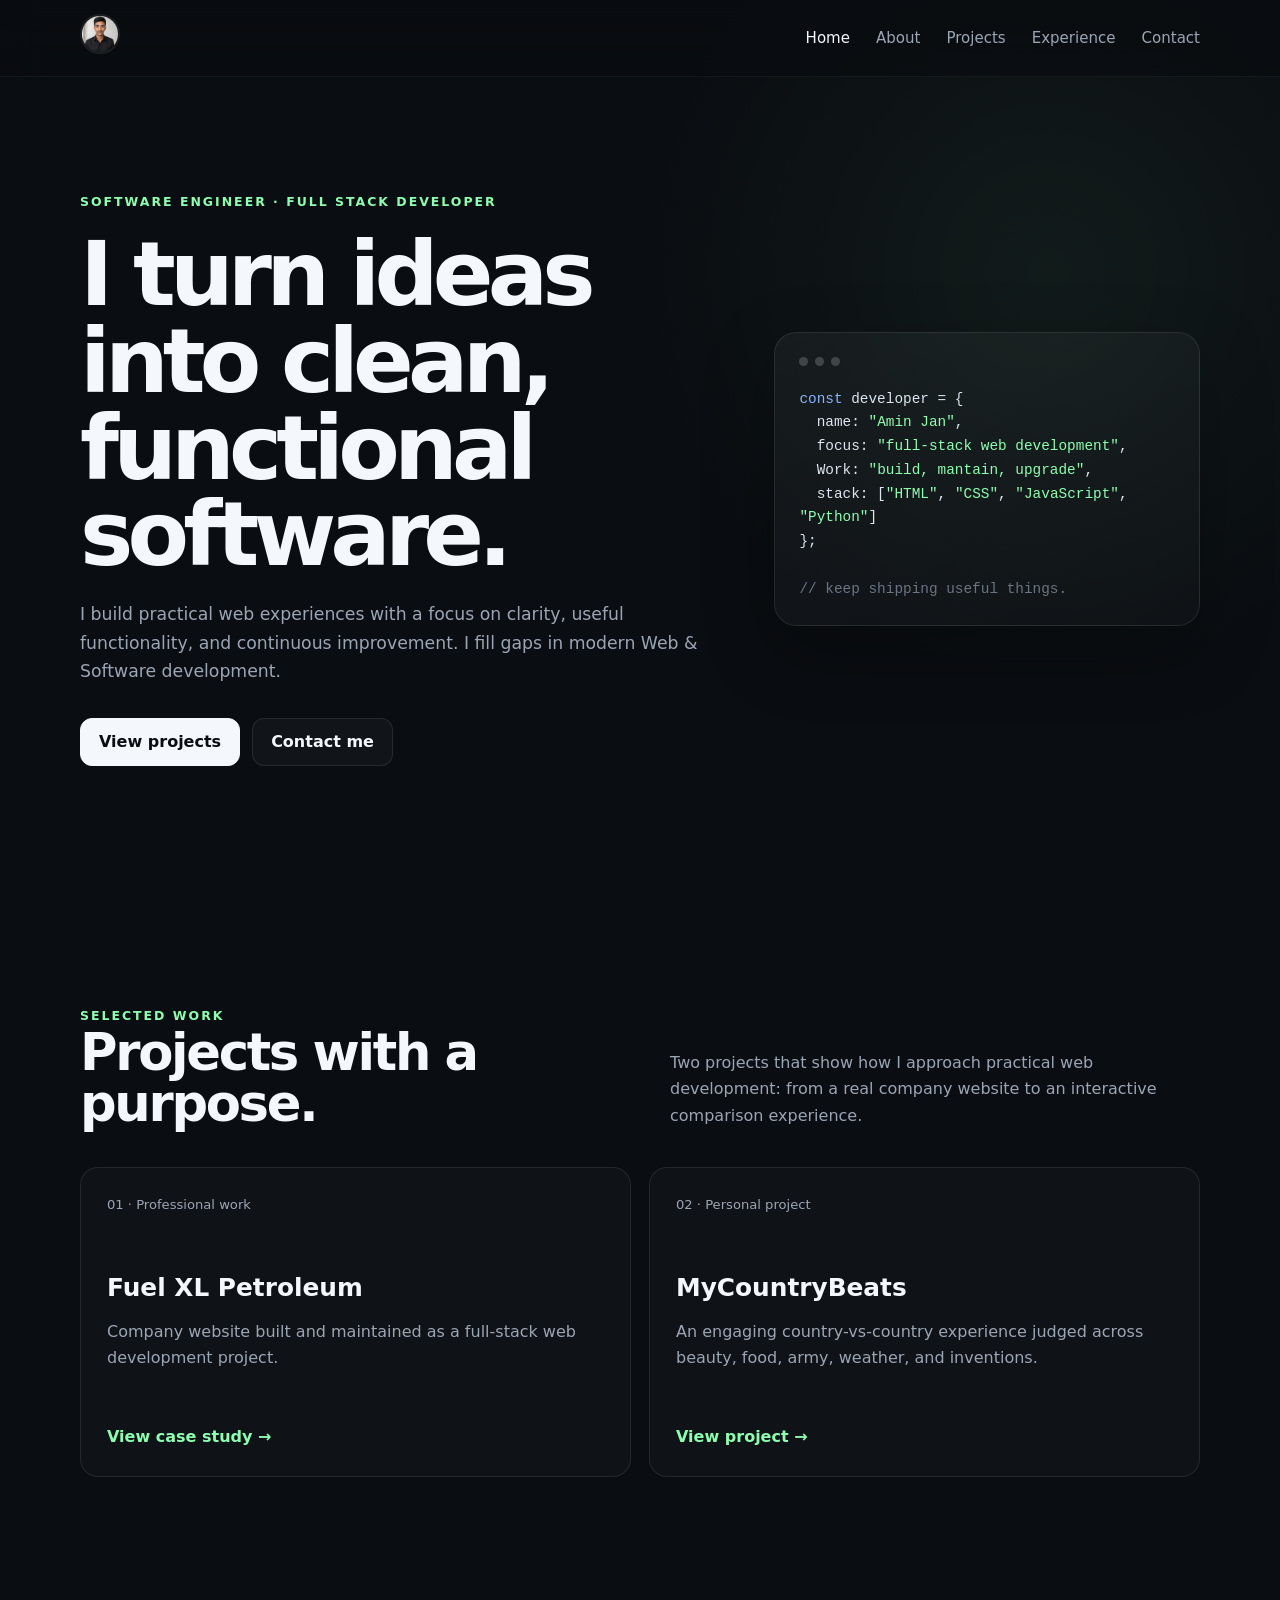
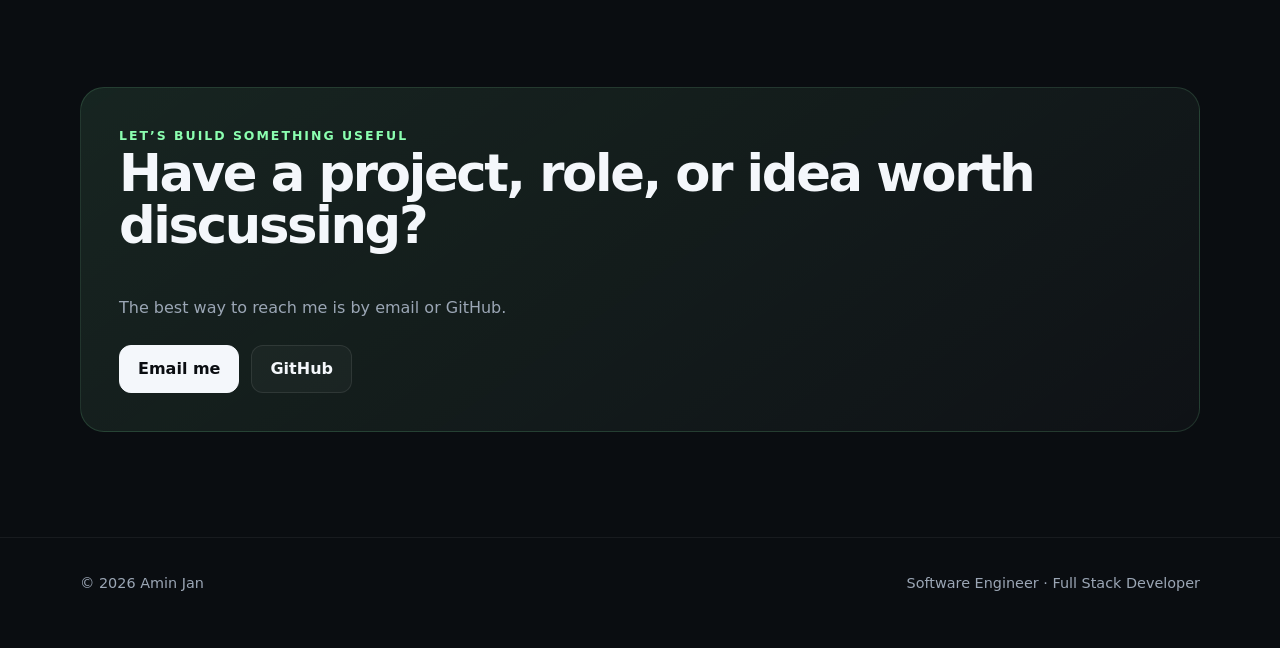
==== index.html @ ec75a58a "structure, comments and logo huge changes I made some huge structure changes and have added details " ====
<!doctype html>
<html lang="en">
<head>
  <meta charset="utf-8">
  <meta name="viewport" content="width=device-width, initial-scale=1">
  <meta name="description" content="Amin Jan — Software Engineer and Full Stack Developer portfolio.">
  <meta name="theme-color" content="#0a0d11">
  <title>Software Engineer Portfolio — Amin Jan</title>
  <link rel="stylesheet" href="css/style.css">
  <script src="js/main.js" defer></script>
</head>
<body data-page="home">

<!-- Header / Navigation -->
<header class="site-header">
  <div class="container nav">
    <a href="index.html">
      <img class="logo" src="assets/logo.jpg" alt="Amin Jan">
    </a>
    <nav class="nav-links" aria-label="Primary navigation">
      <a data-nav="home" href="index.html">Home</a>
      <a data-nav="about" href="about.html">About</a>
      <a data-nav="projects" href="projects.html">Projects</a>
      <a data-nav="experience" href="experience.html">Experience</a>
      <a data-nav="contact" href="contact.html">Contact</a>
    </nav>
  </div>
</header>

<!-- Main content -->
<main>
<!-- Hero section -->
<section class="hero">
  <div class="container hero-grid">
    <div class="reveal">
      <div class="eyebrow">Software Engineer · Full Stack Developer</div>
      <h1>I turn ideas into clean, functional software.</h1>
      <p>
        I build practical web experiences with a focus on clarity, useful functionality,
        and continuous improvement. I fill gaps in modern Web & Software development.
      </p>
      <div class="hero-actions">
        <a class="button primary" href="projects.html">View projects</a>
        <a class="button secondary" href="contact.html">Contact me</a>
      </div>
    </div>

    <div class="code-card reveal" aria-label="Developer profile code card">
      <div class="code-top" aria-hidden="true">
        <span class="code-dot"></span><span class="code-dot"></span><span class="code-dot"></span>
      </div>
      <pre class="code"><span class="key">const</span> developer = {
  name: <span class="string">"Amin Jan"</span>,
  focus: <span class="string">"full-stack web development"</span>,
  Work: <span class="string">"build, mantain, upgrade"</span>,
  stack: [<span class="string">"HTML"</span>, <span class="string">"CSS"</span>, <span class="string">"JavaScript"</span>, <span class="string">"Python"</span>]
};

<span class="comment">// keep shipping useful things.</span></pre>
    </div>
  </div>
</section>

<section class="section">
  <div class="container">
    <div class="section-head reveal">
      <div>
        <div class="eyebrow">Selected work</div>
        <h2>Projects with a purpose.</h2>
      </div>
      <p>Two projects that show how I approach practical web development: from a real company website to an interactive comparison experience.</p>
    </div>

    <div class="grid-2">
      <a class="card project-card reveal" href="projects/fuelxl.html">
        <span class="project-number">01 · Professional work</span>
        <h3>Fuel XL Petroleum</h3>
        <p>Company website built and maintained as a full-stack web development project.</p>
        <span class="project-link">View case study →</span>
      </a>

      <a class="card project-card reveal" href="projects/mycountrybeats.html">
        <span class="project-number">02 · Personal project</span>
        <h3>MyCountryBeats</h3>
        <p>An engaging country-vs-country experience judged across beauty, food, army, weather, and inventions.</p>
        <span class="project-link">View project →</span>
      </a>
    </div>
  </div>
</section>

<section class="section">
  <div class="container">
    <div class="contact-box reveal">
      <div class="eyebrow">Let’s build something useful</div>
      <h2>Have a project, role, or idea worth discussing?</h2>
      <p class="muted">The best way to reach me is by email or GitHub.</p>
      <div class="contact-links">
        <a class="button primary" href="mailto:aminjancodes@gmail.com">Email me</a>
        <a class="button secondary" href="https://github.com/aminjancodes-lgtm" target="_blank" rel="noopener">GitHub</a>
      </div>
    </div>
  </div>
</section>
</main>

<footer class="site-footer">
  <div class="container footer-row">
    <span>© 2026 Amin Jan</span>
    <span>Software Engineer · Full Stack Developer</span>
  </div>
</footer>

</body>
</html>
---- css/style.css ----
/* =========================================================
   Amin Jan — Portfolio
   Core visual system: layout, typography, color, components
   ========================================================= */

/* ---------------------------------------------------------
   01. Design tokens & base styles
   --------------------------------------------------------- */

:root {
  --bg: #0a0d11;
  --surface: #10151c;
  --surface-2: #151b23;
  --border: rgba(255, 255, 255, 0.09);
  --text: #f4f7fb;
  --muted: #9ba6b5;
  --accent: #8bffb0;
  --accent-soft: rgba(139, 255, 176, 0.12);
  --max-width: 1120px;
  --radius: 18px;
  --shadow: 0 24px 70px rgba(0, 0, 0, 0.28);
}

* { box-sizing: border-box; }
html { scroll-behavior: smooth; }
body {
  margin: 0;
  background:
    radial-gradient(circle at 82% 12%, rgba(139, 255, 176, 0.06), transparent 26rem),
    var(--bg);
  color: var(--text);
  font-family: Inter, ui-sans-serif, system-ui, -apple-system, BlinkMacSystemFont, "Segoe UI", sans-serif;
  line-height: 1.65;
}
a { color: inherit; text-decoration: none; }
img { max-width: 100%; display: block; }
button, a { -webkit-tap-highlight-color: transparent; }

.container {
  width: min(calc(100% - 40px), var(--max-width));
  margin-inline: auto;
}

/* ---------------------------------------------------------
   02. Header & navigation
   --------------------------------------------------------- */

.site-header {
  position: sticky;
  top: 0;
  z-index: 50;
  backdrop-filter: blur(18px);
  background: rgba(10, 13, 17, 0.76);
  border-bottom: 1px solid rgba(255,255,255,.05);
}
.nav {
  min-height: 76px;
  display: flex;
  align-items: center;
  justify-content: space-between;
  gap: 24px;
}
.logo {
  display: inline-grid;
  place-items: center;
  letter-spacing: -0.05em;
  width: 40px;
  height: 40px;
  background-size: cover;
  border-radius: 50%;
  border: 2px solid rgba(255,255,255,.08);
}
.nav-links {
  display: flex;
  align-items: center;
  gap: 26px;
  color: var(--muted);
  font-size: .94rem;
}
.nav-links a:hover,
.nav-links a.active { color: var(--text); }

/* ---------------------------------------------------------
   03. Hero section
   --------------------------------------------------------- */

.hero {
  min-height: calc(100vh - 76px);
  display: grid;
  align-items: center;
  padding: 80px 0 100px;
}
.hero-grid {
  display: grid;
  grid-template-columns: 1.2fr .8fr;
  gap: 56px;
  align-items: center;
}
.eyebrow {
  color: var(--accent);
  text-transform: uppercase;
  letter-spacing: .16em;
  font-size: .78rem;
  font-weight: 800;
}
.hero h1 {
  margin: 18px 0 22px;
  max-width: 780px;
  font-size: clamp(3rem, 7vw, 6rem);
  line-height: .97;
  letter-spacing: -.065em;
}
.hero p {
  max-width: 640px;
  color: var(--muted);
  font-size: 1.08rem;
}
.hero-actions {
  display: flex;
  flex-wrap: wrap;
  gap: 12px;
  margin-top: 32px;
}
.button {
  display: inline-flex;
  align-items: center;
  justify-content: center;
  min-height: 48px;
  padding: 0 18px;
  border-radius: 12px;
  border: 1px solid var(--border);
  font-weight: 750;
  transition: transform .2s ease, border-color .2s ease, background .2s ease;
}
.button:hover { transform: translateY(-2px); border-color: rgba(255,255,255,.22); }
.button.primary {
  background: var(--text);
  color: #0a0d11;
  border-color: var(--text);
}
.button.secondary { background: rgba(255,255,255,.03); }

.code-card {
  position: relative;
  padding: 24px;
  border: 1px solid var(--border);
  border-radius: 22px;
  background: linear-gradient(145deg, rgba(255,255,255,.045), rgba(255,255,255,.018));
  box-shadow: var(--shadow);
  overflow: hidden;
}
.code-card::before {
  content: "";
  position: absolute;
  inset: 0;
  background: linear-gradient(130deg, transparent 30%, rgba(139,255,176,.05), transparent 65%);
  transform: translateX(-100%);
  animation: sweep 6s ease-in-out infinite;
}
.code-top {
  display: flex;
  gap: 7px;
  margin-bottom: 22px;
}
.code-dot { width: 9px; height: 9px; border-radius: 50%; background: rgba(255,255,255,.18); }
.code {
  position: relative;
  margin: 0;
  white-space: pre-wrap;
  font-family: "SFMono-Regular", Consolas, "Liberation Mono", monospace;
  font-size: .9rem;
  color: #dce6f0;
}
.code .key { color: #8ab4ff; }
.code .string { color: var(--accent); }
.code .comment { color: #687583; }

/* ---------------------------------------------------------
   04. Content sections & cards
   --------------------------------------------------------- */

.section { padding: 105px 0; }
.section-head {
  display: flex;
  justify-content: space-between;
  gap: 30px;
  align-items: end;
  margin-bottom: 38px;
}
.section-head h2 {
  margin: 0;
  font-size: clamp(2rem, 4vw, 3.4rem);
  line-height: 1;
  letter-spacing: -.045em;
}
.section-head p { max-width: 530px; margin: 0; color: var(--muted); }

.grid-2 {
  display: grid;
  grid-template-columns: repeat(2, minmax(0,1fr));
  gap: 18px;
}
.card {
  border: 1px solid var(--border);
  background: rgba(255,255,255,.025);
  border-radius: var(--radius);
  padding: 26px;
  transition: transform .24s ease, border-color .24s ease, background .24s ease;
}
.card:hover {
  transform: translateY(-4px);
  border-color: rgba(139,255,176,.22);
  background: rgba(255,255,255,.04);
}
.project-card {
  display: flex;
  flex-direction: column;
  min-height: 310px;
}
.project-number { color: var(--muted); font-size: .82rem; }
.project-card h3 { margin: 52px 0 10px; font-size: 1.55rem; }
.project-card p { margin: 0; color: var(--muted); }
.project-link { margin-top: auto; padding-top: 28px; color: var(--accent); font-weight: 700; }

/* ---------------------------------------------------------
   05. Inner page layouts
   --------------------------------------------------------- */

.page-hero { padding: 100px 0 60px; }
.page-hero h1 {
  margin: 16px 0 18px;
  font-size: clamp(3rem, 7vw, 5.5rem);
  line-height: .98;
  letter-spacing: -.06em;
}
.page-hero p { max-width: 720px; color: var(--muted); font-size: 1.08rem; }

.split {
  display: grid;
  grid-template-columns: .9fr 1.1fr;
  gap: 60px;
  align-items: start;
}
.list {
  display: grid;
  gap: 12px;
}
.list-item {
  padding: 18px 0;
  border-bottom: 1px solid var(--border);
}
.list-item strong { display: block; margin-bottom: 4px; }
.muted { color: var(--muted); }

.project-detail {
  display: grid;
  grid-template-columns: 1fr;
  gap: 34px;
}
.project-hero-card {
  min-height: 350px;
  display: grid;
  align-items: end;
  padding: 34px;
  border-radius: 24px;
  border: 1px solid var(--border);
  background:
    radial-gradient(circle at 85% 20%, rgba(139,255,176,.1), transparent 26rem),
    linear-gradient(145deg, #111820, #0c1016);
}
.project-hero-card h2 {
  max-width: 800px;
  font-size: clamp(2.1rem, 5vw, 4.2rem);
  line-height: 1;
  letter-spacing: -.055em;
  margin: 12px 0;
}
.meta-row {
  display: flex;
  flex-wrap: wrap;
  gap: 9px;
  margin-top: 18px;
}
.tag {
  border: 1px solid var(--border);
  background: rgba(255,255,255,.03);
  padding: 6px 10px;
  border-radius: 999px;
  color: var(--muted);
  font-size: .84rem;
}

.contact-box {
  padding: 38px;
  border-radius: 24px;
  background: linear-gradient(145deg, rgba(139,255,176,.10), rgba(255,255,255,.025));
  border: 1px solid rgba(139,255,176,.14);
}
.contact-box h2 { margin-top: 0; font-size: clamp(2rem, 4vw, 3.2rem); line-height: 1.03; letter-spacing: -.045em; }
.contact-links {
  display: flex;
  flex-wrap: wrap;
  gap: 12px;
  margin-top: 24px;
}

/* ---------------------------------------------------------
   06. Contact, footer & motion
   --------------------------------------------------------- */

.site-footer {
  padding: 34px 0 52px;
  border-top: 1px solid rgba(255,255,255,.06);
  color: var(--muted);
  font-size: .9rem;
}
.footer-row { display: flex; justify-content: space-between; gap: 20px; }

@keyframes sweep {
  0%, 55% { transform: translateX(-100%); }
  75%, 100% { transform: translateX(100%); }
}

.reveal {
  opacity: 0;
  transform: translateY(12px);
  transition: opacity .6s ease, transform .6s ease;
}
.reveal.visible { opacity: 1; transform: none; }

/* ---------------------------------------------------------
   07. Responsive styles
   --------------------------------------------------------- */

@media (max-width: 860px) {
  .hero-grid, .split { grid-template-columns: 1fr; }
  .grid-2 { grid-template-columns: 1fr; }
  .hero { padding-top: 60px; }
  .section-head { flex-direction: column; align-items: start; }
}

@media (max-width: 620px) {
  .container { width: min(calc(100% - 28px), var(--max-width)); }
  .nav { min-height: 68px; }
  .nav-links { gap: 14px; font-size: .85rem; }
  .nav-links a:nth-child(3) { display: none; }
  .hero h1 { font-size: clamp(2.8rem, 15vw, 4.4rem); }
  .section { padding: 76px 0; }
  .page-hero { padding: 72px 0 40px; }
  .footer-row { flex-direction: column; }
}
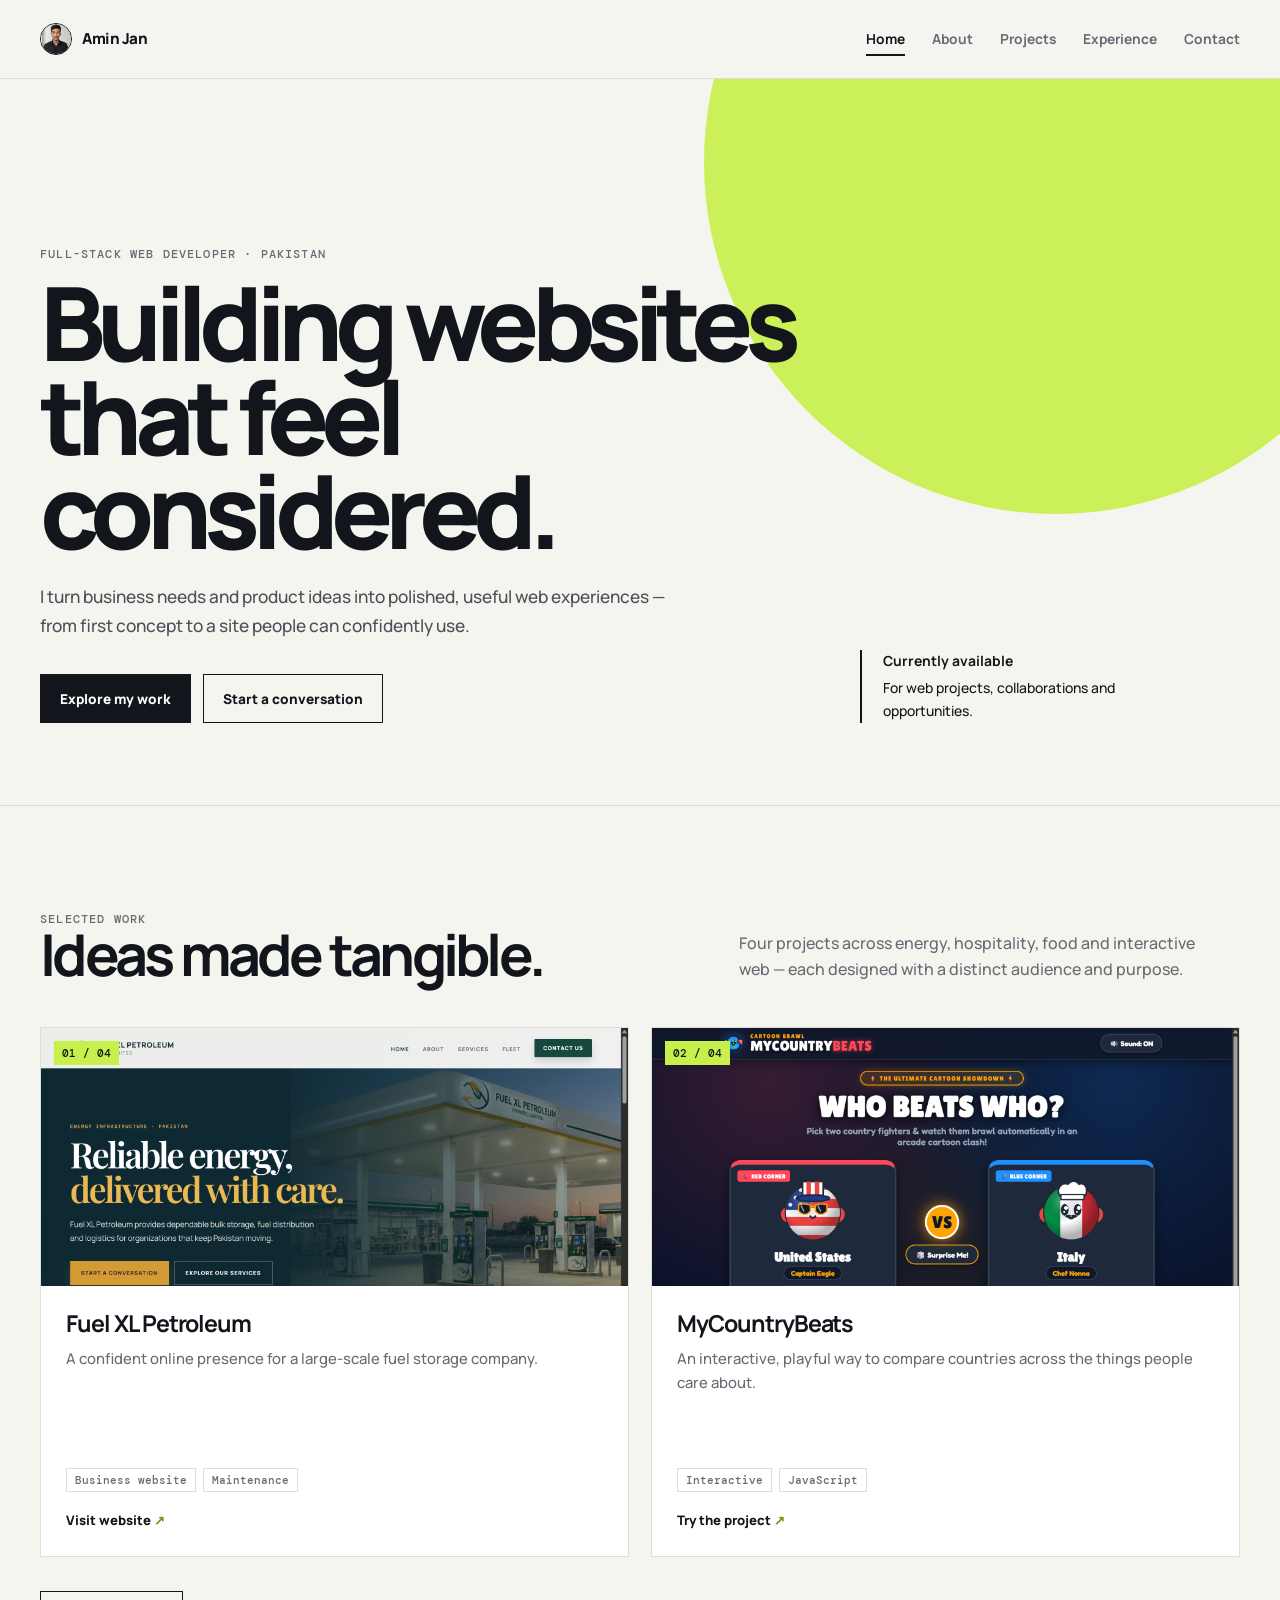
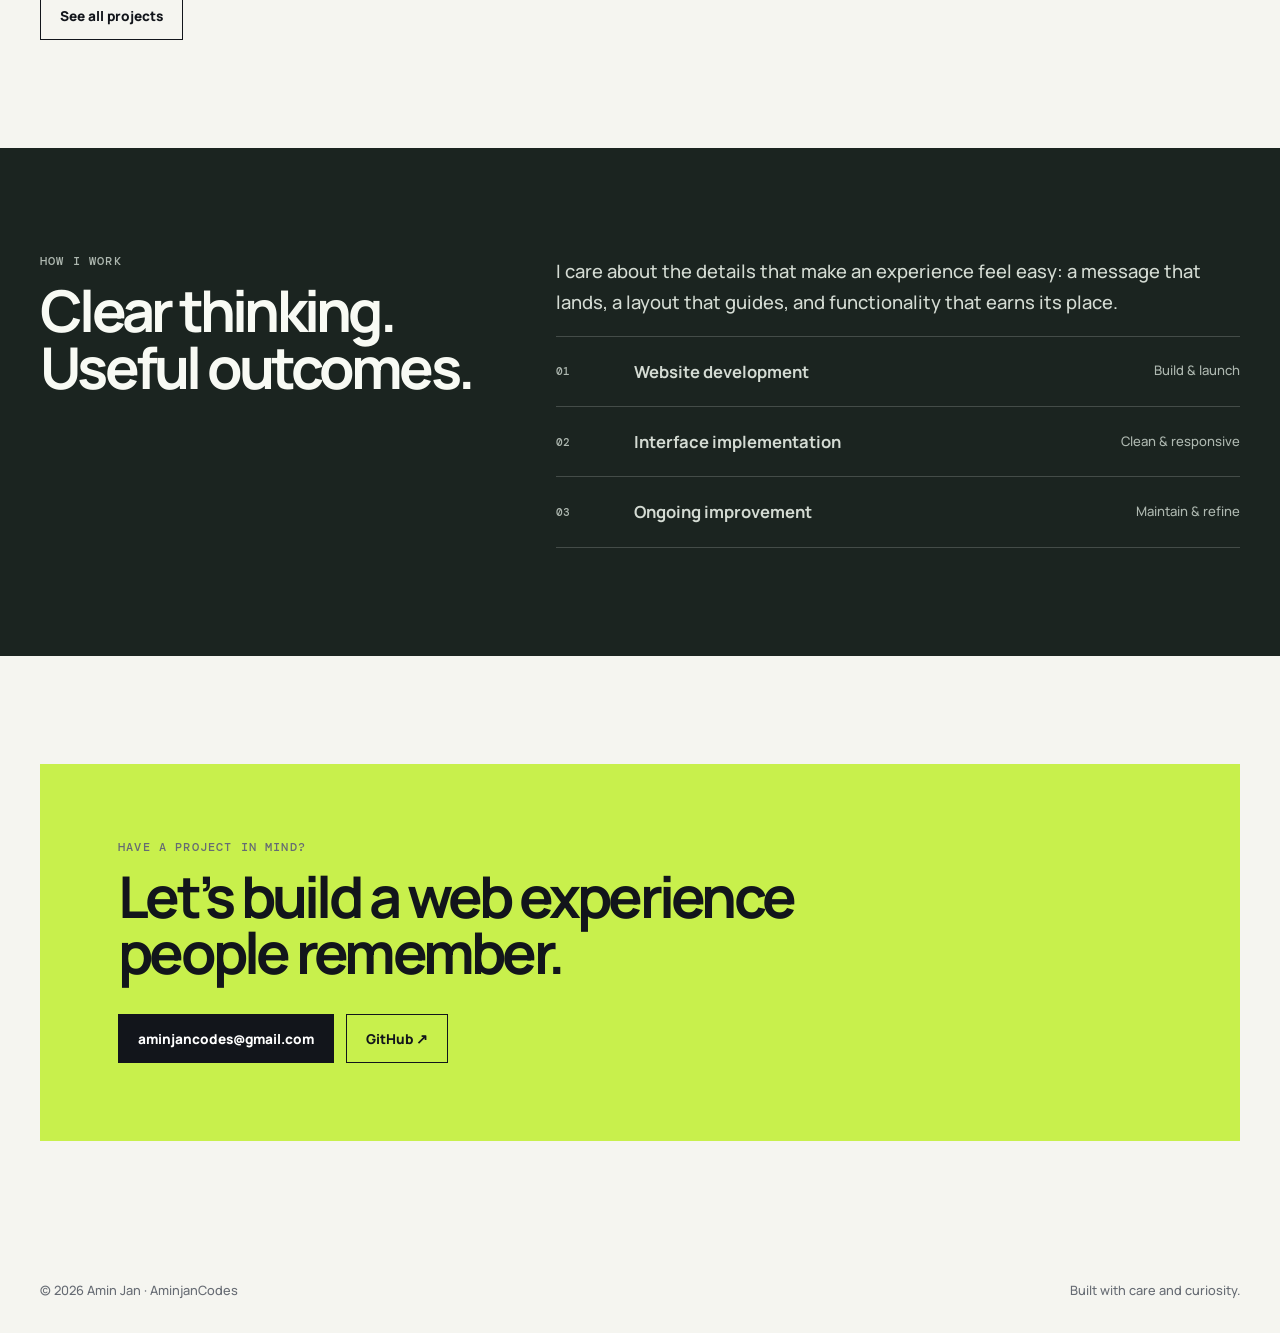
==== commit d9f64bbb: "Design & Projects Change website theme completely and added more projects, also added favicons and f" ====
--- a/index.html
+++ b/index.html
@@ -3,113 +3,40 @@
 <head>
   <meta charset="utf-8">
   <meta name="viewport" content="width=device-width, initial-scale=1">
-  <meta name="description" content="Amin Jan — Software Engineer and Full Stack Developer portfolio.">
-  <meta name="theme-color" content="#0a0d11">
-  <title>Software Engineer Portfolio — Amin Jan</title>
+  <meta name="description" content="Amin Jan, also known as Aminjan and AminjanCodes — a full-stack web developer building useful digital experiences.">
+  <meta name="author" content="Amin Jan">
+  <meta name="robots" content="index, follow">
+  <meta name="theme-color" content="#f5f5f0">
+  <title>Amin Jan | AminjanCodes — Full-Stack Web Developer</title>
+  <link rel="icon" href="assets/favicon_io/favicon.ico" sizes="any">
+  <link rel="icon" type="image/png" sizes="32x32" href="assets/favicon_io/favicon-32x32.png">
+  <link rel="icon" type="image/png" sizes="16x16" href="assets/favicon_io/favicon-16x16.png">
+  <link rel="apple-touch-icon" sizes="180x180" href="assets/favicon_io/apple-touch-icon.png">
+  <link rel="manifest" href="assets/favicon_io/site.webmanifest">
   <link rel="stylesheet" href="css/style.css">
   <script src="js/main.js" defer></script>
-</head>
+  <script type="application/ld+json">{"@context":"https://schema.org","@type":"Person","name":"Amin Jan","alternateName":["Aminjan","AminjanCodes"],"jobTitle":"Full-Stack Web Developer","description":"Amin Jan, also known as Aminjan and AminjanCodes, is a full-stack web developer building useful digital experiences.","email":"mailto:aminjancodes@gmail.com","url":"https://aminjancodes-lgtm.github.io/AminJan-Portfolio/","sameAs":["https://github.com/aminjancodes-lgtm"]}</script>
+<link rel="canonical" href="https://aminjancodes-lgtm.github.io/AminJan-Portfolio/"></head>
 <body data-page="home">
-
-<!-- Header / Navigation -->
-<header class="site-header">
-  <div class="container nav">
-    <a href="index.html">
-      <img class="logo" src="assets/logo.jpg" alt="Amin Jan">
-    </a>
-    <nav class="nav-links" aria-label="Primary navigation">
-      <a data-nav="home" href="index.html">Home</a>
-      <a data-nav="about" href="about.html">About</a>
-      <a data-nav="projects" href="projects.html">Projects</a>
-      <a data-nav="experience" href="experience.html">Experience</a>
-      <a data-nav="contact" href="contact.html">Contact</a>
-    </nav>
-  </div>
-</header>
-
-<!-- Main content -->
-<main>
-<!-- Hero section -->
-<section class="hero">
-  <div class="container hero-grid">
-    <div class="reveal">
-      <div class="eyebrow">Software Engineer · Full Stack Developer</div>
-      <h1>I turn ideas into clean, functional software.</h1>
-      <p>
-        I build practical web experiences with a focus on clarity, useful functionality,
-        and continuous improvement. I fill gaps in modern Web & Software development.
-      </p>
-      <div class="hero-actions">
-        <a class="button primary" href="projects.html">View projects</a>
-        <a class="button secondary" href="contact.html">Contact me</a>
-      </div>
-    </div>
-
-    <div class="code-card reveal" aria-label="Developer profile code card">
-      <div class="code-top" aria-hidden="true">
-        <span class="code-dot"></span><span class="code-dot"></span><span class="code-dot"></span>
-      </div>
-      <pre class="code"><span class="key">const</span> developer = {
-  name: <span class="string">"Amin Jan"</span>,
-  focus: <span class="string">"full-stack web development"</span>,
-  Work: <span class="string">"build, mantain, upgrade"</span>,
-  stack: [<span class="string">"HTML"</span>, <span class="string">"CSS"</span>, <span class="string">"JavaScript"</span>, <span class="string">"Python"</span>]
-};
-
-<span class="comment">// keep shipping useful things.</span></pre>
-    </div>
-  </div>
-</section>
-
-<section class="section">
-  <div class="container">
-    <div class="section-head reveal">
-      <div>
-        <div class="eyebrow">Selected work</div>
-        <h2>Projects with a purpose.</h2>
-      </div>
-      <p>Two projects that show how I approach practical web development: from a real company website to an interactive comparison experience.</p>
-    </div>
-
-    <div class="grid-2">
-      <a class="card project-card reveal" href="projects/fuelxl.html">
-        <span class="project-number">01 · Professional work</span>
-        <h3>Fuel XL Petroleum</h3>
-        <p>Company website built and maintained as a full-stack web development project.</p>
-        <span class="project-link">View case study →</span>
-      </a>
-
-      <a class="card project-card reveal" href="projects/mycountrybeats.html">
-        <span class="project-number">02 · Personal project</span>
-        <h3>MyCountryBeats</h3>
-        <p>An engaging country-vs-country experience judged across beauty, food, army, weather, and inventions.</p>
-        <span class="project-link">View project →</span>
-      </a>
-    </div>
-  </div>
-</section>
-
-<section class="section">
-  <div class="container">
-    <div class="contact-box reveal">
-      <div class="eyebrow">Let’s build something useful</div>
-      <h2>Have a project, role, or idea worth discussing?</h2>
-      <p class="muted">The best way to reach me is by email or GitHub.</p>
-      <div class="contact-links">
-        <a class="button primary" href="mailto:aminjancodes@gmail.com">Email me</a>
-        <a class="button secondary" href="https://github.com/aminjancodes-lgtm" target="_blank" rel="noopener">GitHub</a>
-      </div>
-    </div>
-  </div>
-</section>
-</main>
-
-<footer class="site-footer">
-  <div class="container footer-row">
-    <span>© 2026 Amin Jan</span>
-    <span>Software Engineer · Full Stack Developer</span>
-  </div>
-</footer>
-
+  <header class="site-header"><div class="container nav">
+    <a class="brand" href="index.html" aria-label="Amin Jan home"><img class="profile-photo" src="assets/logo.jpg" alt="Amin Jan"> Amin Jan</a>
+    <nav class="nav-links" aria-label="Primary navigation"><a data-nav="home" href="index.html">Home</a><a data-nav="about" href="about.html">About</a><a data-nav="projects" href="projects.html">Projects</a><a data-nav="experience" href="experience.html">Experience</a><a data-nav="contact" href="contact.html">Contact</a></nav>
+  </div></header>
+  <main>
+    <section class="hero"><div class="container hero-grid">
+      <div class="reveal"><p class="eyebrow">Full-stack web developer · Pakistan</p><h1>Building websites that feel considered.</h1><p class="lead">I turn business needs and product ideas into polished, useful web experiences — from first concept to a site people can confidently use.</p><div class="actions"><a class="button primary" href="projects.html">Explore my work</a><a class="button secondary" href="mailto:aminjancodes@gmail.com">Start a conversation</a></div></div>
+      <aside class="hero-note reveal"><strong>Currently available</strong>For web projects, collaborations and opportunities.</aside>
+    </div></section>
+    <section class="section"><div class="container">
+      <div class="section-head reveal"><div><p class="eyebrow">Selected work</p><h2>Ideas made tangible.</h2></div><p>Four projects across energy, hospitality, food and interactive web — each designed with a distinct audience and purpose.</p></div>
+      <div class="project-grid">
+        <a class="project-card reveal" href="https://fuelxlpetroleum.com/" target="_blank" rel="noopener"><div class="project-image"><img src="projects/FuelxlPetroleum/website-screenshots/home-page.png" alt="Fuel XL Petroleum website homepage"><span class="project-index">01 / 04</span></div><div class="project-body"><h3>Fuel XL Petroleum</h3><p>A confident online presence for a large-scale fuel storage company.</p><div class="tags"><span class="tag">Business website</span><span class="tag">Maintenance</span></div><span class="project-link">Visit website</span></div></a>
+        <a class="project-card reveal" href="https://aminjancodes-lgtm.github.io/MyCountryBeats/" target="_blank" rel="noopener"><div class="project-image"><img src="projects/MyCountryBeats/website-screenshots/home-page.png" alt="MyCountryBeats website homepage"><span class="project-index">02 / 04</span></div><div class="project-body"><h3>MyCountryBeats</h3><p>An interactive, playful way to compare countries across the things people care about.</p><div class="tags"><span class="tag">Interactive</span><span class="tag">JavaScript</span></div><span class="project-link">Try the project</span></div></a>
+      </div><div class="actions"><a class="button secondary" href="projects.html">See all projects</a></div>
+    </div></section>
+    <section class="section section--dark"><div class="container manifesto"><div class="reveal"><p class="eyebrow">How I work</p><h2>Clear thinking. Useful outcomes.</h2></div><div class="manifesto-copy reveal"><p>I care about the details that make an experience feel easy: a message that lands, a layout that guides, and functionality that earns its place.</p><div class="capabilities"><div class="capability"><span>01</span><strong>Website development</strong><em>Build & launch</em></div><div class="capability"><span>02</span><strong>Interface implementation</strong><em>Clean & responsive</em></div><div class="capability"><span>03</span><strong>Ongoing improvement</strong><em>Maintain & refine</em></div></div></div></div></section>
+    <section class="section"><div class="container contact-box reveal"><p class="eyebrow">Have a project in mind?</p><h2>Let’s build a web experience people remember.</h2><div class="contact-links"><a class="button primary" href="mailto:aminjancodes@gmail.com">aminjancodes@gmail.com</a><a class="button secondary" href="https://github.com/aminjancodes-lgtm" target="_blank" rel="noopener">GitHub ↗</a></div></div></section>
+  </main>
+  <footer class="site-footer"><div class="container footer-row"><span>© 2026 Amin Jan · AminjanCodes</span><span>Built with care and curiosity.</span></div></footer>
 </body>
-</html>+</html>
--- a/css/style.css
+++ b/css/style.css
@@ -1,351 +1,11 @@
-/* =========================================================
-   Amin Jan — Portfolio
-   Core visual system: layout, typography, color, components
-   ========================================================= */
-
-/* ---------------------------------------------------------
-   01. Design tokens & base styles
-   --------------------------------------------------------- */
-
-:root {
-  --bg: #0a0d11;
-  --surface: #10151c;
-  --surface-2: #151b23;
-  --border: rgba(255, 255, 255, 0.09);
-  --text: #f4f7fb;
-  --muted: #9ba6b5;
-  --accent: #8bffb0;
-  --accent-soft: rgba(139, 255, 176, 0.12);
-  --max-width: 1120px;
-  --radius: 18px;
-  --shadow: 0 24px 70px rgba(0, 0, 0, 0.28);
-}
-
-* { box-sizing: border-box; }
-html { scroll-behavior: smooth; }
-body {
-  margin: 0;
-  background:
-    radial-gradient(circle at 82% 12%, rgba(139, 255, 176, 0.06), transparent 26rem),
-    var(--bg);
-  color: var(--text);
-  font-family: Inter, ui-sans-serif, system-ui, -apple-system, BlinkMacSystemFont, "Segoe UI", sans-serif;
-  line-height: 1.65;
-}
-a { color: inherit; text-decoration: none; }
-img { max-width: 100%; display: block; }
-button, a { -webkit-tap-highlight-color: transparent; }
-
-.container {
-  width: min(calc(100% - 40px), var(--max-width));
-  margin-inline: auto;
-}
-
-/* ---------------------------------------------------------
-   02. Header & navigation
-   --------------------------------------------------------- */
-
-.site-header {
-  position: sticky;
-  top: 0;
-  z-index: 50;
-  backdrop-filter: blur(18px);
-  background: rgba(10, 13, 17, 0.76);
-  border-bottom: 1px solid rgba(255,255,255,.05);
-}
-.nav {
-  min-height: 76px;
-  display: flex;
-  align-items: center;
-  justify-content: space-between;
-  gap: 24px;
-}
-.logo {
-  display: inline-grid;
-  place-items: center;
-  letter-spacing: -0.05em;
-  width: 40px;
-  height: 40px;
-  background-size: cover;
-  border-radius: 50%;
-  border: 2px solid rgba(255,255,255,.08);
-}
-.nav-links {
-  display: flex;
-  align-items: center;
-  gap: 26px;
-  color: var(--muted);
-  font-size: .94rem;
-}
-.nav-links a:hover,
-.nav-links a.active { color: var(--text); }
-
-/* ---------------------------------------------------------
-   03. Hero section
-   --------------------------------------------------------- */
-
-.hero {
-  min-height: calc(100vh - 76px);
-  display: grid;
-  align-items: center;
-  padding: 80px 0 100px;
-}
-.hero-grid {
-  display: grid;
-  grid-template-columns: 1.2fr .8fr;
-  gap: 56px;
-  align-items: center;
-}
-.eyebrow {
-  color: var(--accent);
-  text-transform: uppercase;
-  letter-spacing: .16em;
-  font-size: .78rem;
-  font-weight: 800;
-}
-.hero h1 {
-  margin: 18px 0 22px;
-  max-width: 780px;
-  font-size: clamp(3rem, 7vw, 6rem);
-  line-height: .97;
-  letter-spacing: -.065em;
-}
-.hero p {
-  max-width: 640px;
-  color: var(--muted);
-  font-size: 1.08rem;
-}
-.hero-actions {
-  display: flex;
-  flex-wrap: wrap;
-  gap: 12px;
-  margin-top: 32px;
-}
-.button {
-  display: inline-flex;
-  align-items: center;
-  justify-content: center;
-  min-height: 48px;
-  padding: 0 18px;
-  border-radius: 12px;
-  border: 1px solid var(--border);
-  font-weight: 750;
-  transition: transform .2s ease, border-color .2s ease, background .2s ease;
-}
-.button:hover { transform: translateY(-2px); border-color: rgba(255,255,255,.22); }
-.button.primary {
-  background: var(--text);
-  color: #0a0d11;
-  border-color: var(--text);
-}
-.button.secondary { background: rgba(255,255,255,.03); }
-
-.code-card {
-  position: relative;
-  padding: 24px;
-  border: 1px solid var(--border);
-  border-radius: 22px;
-  background: linear-gradient(145deg, rgba(255,255,255,.045), rgba(255,255,255,.018));
-  box-shadow: var(--shadow);
-  overflow: hidden;
-}
-.code-card::before {
-  content: "";
-  position: absolute;
-  inset: 0;
-  background: linear-gradient(130deg, transparent 30%, rgba(139,255,176,.05), transparent 65%);
-  transform: translateX(-100%);
-  animation: sweep 6s ease-in-out infinite;
-}
-.code-top {
-  display: flex;
-  gap: 7px;
-  margin-bottom: 22px;
-}
-.code-dot { width: 9px; height: 9px; border-radius: 50%; background: rgba(255,255,255,.18); }
-.code {
-  position: relative;
-  margin: 0;
-  white-space: pre-wrap;
-  font-family: "SFMono-Regular", Consolas, "Liberation Mono", monospace;
-  font-size: .9rem;
-  color: #dce6f0;
-}
-.code .key { color: #8ab4ff; }
-.code .string { color: var(--accent); }
-.code .comment { color: #687583; }
-
-/* ---------------------------------------------------------
-   04. Content sections & cards
-   --------------------------------------------------------- */
-
-.section { padding: 105px 0; }
-.section-head {
-  display: flex;
-  justify-content: space-between;
-  gap: 30px;
-  align-items: end;
-  margin-bottom: 38px;
-}
-.section-head h2 {
-  margin: 0;
-  font-size: clamp(2rem, 4vw, 3.4rem);
-  line-height: 1;
-  letter-spacing: -.045em;
-}
-.section-head p { max-width: 530px; margin: 0; color: var(--muted); }
-
-.grid-2 {
-  display: grid;
-  grid-template-columns: repeat(2, minmax(0,1fr));
-  gap: 18px;
-}
-.card {
-  border: 1px solid var(--border);
-  background: rgba(255,255,255,.025);
-  border-radius: var(--radius);
-  padding: 26px;
-  transition: transform .24s ease, border-color .24s ease, background .24s ease;
-}
-.card:hover {
-  transform: translateY(-4px);
-  border-color: rgba(139,255,176,.22);
-  background: rgba(255,255,255,.04);
-}
-.project-card {
-  display: flex;
-  flex-direction: column;
-  min-height: 310px;
-}
-.project-number { color: var(--muted); font-size: .82rem; }
-.project-card h3 { margin: 52px 0 10px; font-size: 1.55rem; }
-.project-card p { margin: 0; color: var(--muted); }
-.project-link { margin-top: auto; padding-top: 28px; color: var(--accent); font-weight: 700; }
-
-/* ---------------------------------------------------------
-   05. Inner page layouts
-   --------------------------------------------------------- */
-
-.page-hero { padding: 100px 0 60px; }
-.page-hero h1 {
-  margin: 16px 0 18px;
-  font-size: clamp(3rem, 7vw, 5.5rem);
-  line-height: .98;
-  letter-spacing: -.06em;
-}
-.page-hero p { max-width: 720px; color: var(--muted); font-size: 1.08rem; }
-
-.split {
-  display: grid;
-  grid-template-columns: .9fr 1.1fr;
-  gap: 60px;
-  align-items: start;
-}
-.list {
-  display: grid;
-  gap: 12px;
-}
-.list-item {
-  padding: 18px 0;
-  border-bottom: 1px solid var(--border);
-}
-.list-item strong { display: block; margin-bottom: 4px; }
-.muted { color: var(--muted); }
-
-.project-detail {
-  display: grid;
-  grid-template-columns: 1fr;
-  gap: 34px;
-}
-.project-hero-card {
-  min-height: 350px;
-  display: grid;
-  align-items: end;
-  padding: 34px;
-  border-radius: 24px;
-  border: 1px solid var(--border);
-  background:
-    radial-gradient(circle at 85% 20%, rgba(139,255,176,.1), transparent 26rem),
-    linear-gradient(145deg, #111820, #0c1016);
-}
-.project-hero-card h2 {
-  max-width: 800px;
-  font-size: clamp(2.1rem, 5vw, 4.2rem);
-  line-height: 1;
-  letter-spacing: -.055em;
-  margin: 12px 0;
-}
-.meta-row {
-  display: flex;
-  flex-wrap: wrap;
-  gap: 9px;
-  margin-top: 18px;
-}
-.tag {
-  border: 1px solid var(--border);
-  background: rgba(255,255,255,.03);
-  padding: 6px 10px;
-  border-radius: 999px;
-  color: var(--muted);
-  font-size: .84rem;
-}
-
-.contact-box {
-  padding: 38px;
-  border-radius: 24px;
-  background: linear-gradient(145deg, rgba(139,255,176,.10), rgba(255,255,255,.025));
-  border: 1px solid rgba(139,255,176,.14);
-}
-.contact-box h2 { margin-top: 0; font-size: clamp(2rem, 4vw, 3.2rem); line-height: 1.03; letter-spacing: -.045em; }
-.contact-links {
-  display: flex;
-  flex-wrap: wrap;
-  gap: 12px;
-  margin-top: 24px;
-}
-
-/* ---------------------------------------------------------
-   06. Contact, footer & motion
-   --------------------------------------------------------- */
-
-.site-footer {
-  padding: 34px 0 52px;
-  border-top: 1px solid rgba(255,255,255,.06);
-  color: var(--muted);
-  font-size: .9rem;
-}
-.footer-row { display: flex; justify-content: space-between; gap: 20px; }
-
-@keyframes sweep {
-  0%, 55% { transform: translateX(-100%); }
-  75%, 100% { transform: translateX(100%); }
-}
-
-.reveal {
-  opacity: 0;
-  transform: translateY(12px);
-  transition: opacity .6s ease, transform .6s ease;
-}
-.reveal.visible { opacity: 1; transform: none; }
-
-/* ---------------------------------------------------------
-   07. Responsive styles
-   --------------------------------------------------------- */
-
-@media (max-width: 860px) {
-  .hero-grid, .split { grid-template-columns: 1fr; }
-  .grid-2 { grid-template-columns: 1fr; }
-  .hero { padding-top: 60px; }
-  .section-head { flex-direction: column; align-items: start; }
-}
-
-@media (max-width: 620px) {
-  .container { width: min(calc(100% - 28px), var(--max-width)); }
-  .nav { min-height: 68px; }
-  .nav-links { gap: 14px; font-size: .85rem; }
-  .nav-links a:nth-child(3) { display: none; }
-  .hero h1 { font-size: clamp(2.8rem, 15vw, 4.4rem); }
-  .section { padding: 76px 0; }
-  .page-hero { padding: 72px 0 40px; }
-  .footer-row { flex-direction: column; }
-}
+@import url('https://fonts.googleapis.com/css2?family=DM+Mono:wght@400;500&family=Manrope:wght@400;500;600;700;800&display=swap');
+:root { --ink:#12151b; --paper:#f5f5f0; --panel:#fff; --line:#deded6; --muted:#666b73; --lime:#c8f04c; --deep:#1b2420; --max:1200px; }
+* { box-sizing:border-box; } html { scroll-behavior:smooth; } body { margin:0; background:var(--paper); color:var(--ink); font:500 16px/1.65 Manrope,Arial,sans-serif; } a { color:inherit; text-decoration:none; } img { display:block; max-width:100%; } .container { width:min(calc(100% - 48px),var(--max)); margin:auto; }
+.site-header { position:sticky; top:0; z-index:10; border-bottom:1px solid var(--line); background:rgba(245,245,240,.91); backdrop-filter:blur(16px); } .nav { min-height:78px; display:flex; justify-content:space-between; align-items:center; gap:24px; } .brand { display:flex; align-items:center; gap:10px; font-size:.95rem; font-weight:800; letter-spacing:-.03em; } .profile-photo { width:32px; height:32px; border:1px solid var(--ink); border-radius:50%; object-fit:cover; } .nav-links { display:flex; align-items:center; gap:27px; color:var(--muted); font-size:.86rem; font-weight:700; } .nav-links a { position:relative; padding:6px 0; } .nav-links a::after { content:''; position:absolute; inset:auto 0 0; height:2px; background:var(--ink); transform:scaleX(0); transform-origin:left; transition:transform .2s ease; } .nav-links a:hover,.nav-links a.active { color:var(--ink); } .nav-links a:hover::after,.nav-links a.active::after { transform:scaleX(1); }
+.eyebrow { margin-bottom:14px; color:var(--muted); font:500 .73rem/1 'DM Mono',monospace; letter-spacing:.1em; text-transform:uppercase; } h1,h2,h3,p { margin-top:0; } .hero { position:relative; overflow:hidden; padding:clamp(92px,14vw,170px) 0 82px; border-bottom:1px solid var(--line); } .hero::before { content:''; position:absolute; z-index:-1; right:-10vw; top:-21vw; width:55vw; height:55vw; border-radius:50%; background:var(--lime); opacity:.92; } .hero-grid { display:grid; grid-template-columns:1.35fr .65fr; gap:30px; align-items:end; } h1 { max-width:860px; margin-bottom:26px; font-size:clamp(3.4rem,8vw,7.25rem); font-weight:800; line-height:.92; letter-spacing:-.075em; } .lead { max-width:635px; color:#4c5159; font-size:1.08rem; } .hero-note { max-width:260px; padding-left:21px; border-left:2px solid var(--ink); font-size:.87rem; } .hero-note strong { display:block; margin-bottom:4px; } .actions,.contact-links { display:flex; gap:12px; flex-wrap:wrap; margin-top:34px; } .button { display:inline-flex; align-items:center; justify-content:center; min-height:49px; padding:0 19px; border:1px solid var(--ink); font-size:.85rem; font-weight:800; transition:transform .2s,background .2s; } .button:hover { transform:translateY(-3px); } .button.primary { background:var(--ink); color:#fff; } .button.primary:hover { background:var(--deep); } .button.secondary { background:transparent; } .button.secondary:hover { background:var(--lime); }
+.section { padding:108px 0; } .section--dark { background:var(--deep); color:#f8faf4; } .section-head { display:grid; grid-template-columns:1fr .75fr; gap:32px; align-items:end; margin-bottom:45px; } h2 { max-width:720px; margin-bottom:0; font-size:clamp(2.35rem,4.5vw,4.5rem); line-height:.98; letter-spacing:-.065em; } .section-head p { max-width:460px; margin:0; color:var(--muted); } .section--dark .eyebrow,.section--dark .section-head p,.section--dark .muted { color:#aeb8b0; }
+.project-grid { display:grid; grid-template-columns:repeat(2,1fr); gap:22px; } .project-card { display:flex; flex-direction:column; min-height:530px; overflow:hidden; border:1px solid var(--line); background:var(--panel); transition:transform .25s ease,box-shadow .25s ease; } .project-card:hover { transform:translateY(-6px); box-shadow:0 19px 32px rgba(18,21,27,.11); } .project-image { position:relative; height:258px; overflow:hidden; background:#e4e4dc; } .project-image img { width:100%; height:100%; object-fit:cover; object-position:top; transition:transform .5s ease; } .project-card:hover .project-image img { transform:scale(1.04); } .project-index { position:absolute; top:13px; left:13px; padding:5px 8px; background:var(--lime); font:500 .69rem 'DM Mono',monospace; } .project-body { display:flex; flex:1; flex-direction:column; padding:25px; } .project-body h3 { margin-bottom:9px; font-size:1.45rem; line-height:1.1; letter-spacing:-.045em; } .project-body p { color:var(--muted); font-size:.93rem; } .tags { display:flex; flex-wrap:wrap; gap:7px; margin-top:auto; padding-top:14px; } .tag { padding:4px 8px; border:1px solid var(--line); color:var(--muted); font:500 .68rem 'DM Mono',monospace; } .project-link { margin-top:18px; font-size:.82rem; font-weight:800; } .project-link::after { content:' ↗'; color:#6f9411; } .project-card--static .project-link { color:var(--muted); } .project-card--static .project-link::after { content:''; }
+.manifesto { display:grid; grid-template-columns:.8fr 1.2fr; gap:60px; } .manifesto-copy { color:#d4dbd3; font-size:1.15rem; } .capabilities { border-top:1px solid rgba(255,255,255,.18); } .capability { display:grid; grid-template-columns:60px 1fr auto; gap:18px; align-items:center; padding:21px 0; border-bottom:1px solid rgba(255,255,255,.18); } .capability span { color:#aeb8b0; font:500 .7rem 'DM Mono',monospace; } .capability strong { font-size:1.04rem; } .capability em { color:#aeb8b0; font-size:.82rem; font-style:normal; }
+.page-hero { padding:112px 0 72px; border-bottom:1px solid var(--line); } .page-hero h1 { max-width:950px; font-size:clamp(3.2rem,7vw,6.4rem); } .page-hero p { max-width:670px; color:var(--muted); font-size:1.05rem; } .split { display:grid; grid-template-columns:.8fr 1.2fr; gap:70px; } .list-item { padding:21px 0; border-bottom:1px solid var(--line); } .list-item strong { display:block; margin-bottom:5px; font-size:1.08rem; } .muted { color:var(--muted); } .info-grid { display:grid; grid-template-columns:repeat(2,1fr); gap:14px; } .info-card { min-height:150px; padding:24px; border:1px solid var(--line); background:var(--panel); } .info-card strong { display:block; margin-bottom:11px; } .contact-box { padding:clamp(30px,7vw,78px); background:var(--lime); } .contact-box h2 { max-width:800px; } .site-footer { padding:31px 0; color:var(--muted); font-size:.8rem; } .footer-row { display:flex; align-items:center; justify-content:space-between; gap:16px; } .reveal { opacity:0; transform:translateY(14px); transition:opacity .55s ease,transform .55s ease; } .reveal.visible { opacity:1; transform:none; }
+@media(max-width:760px) { .container { width:min(calc(100% - 32px),var(--max)); } .hero-grid,.section-head,.manifesto,.split { grid-template-columns:1fr; } .hero-note { display:none; } .section { padding:76px 0; } .project-grid { grid-template-columns:1fr; } .project-card { min-height:490px; } .info-grid { grid-template-columns:1fr; } .nav-links { gap:14px; font-size:.75rem; } .nav-links a:nth-child(2),.nav-links a:nth-child(4) { display:none; } }
+.section--dark .info-card .muted { color:var(--muted); }
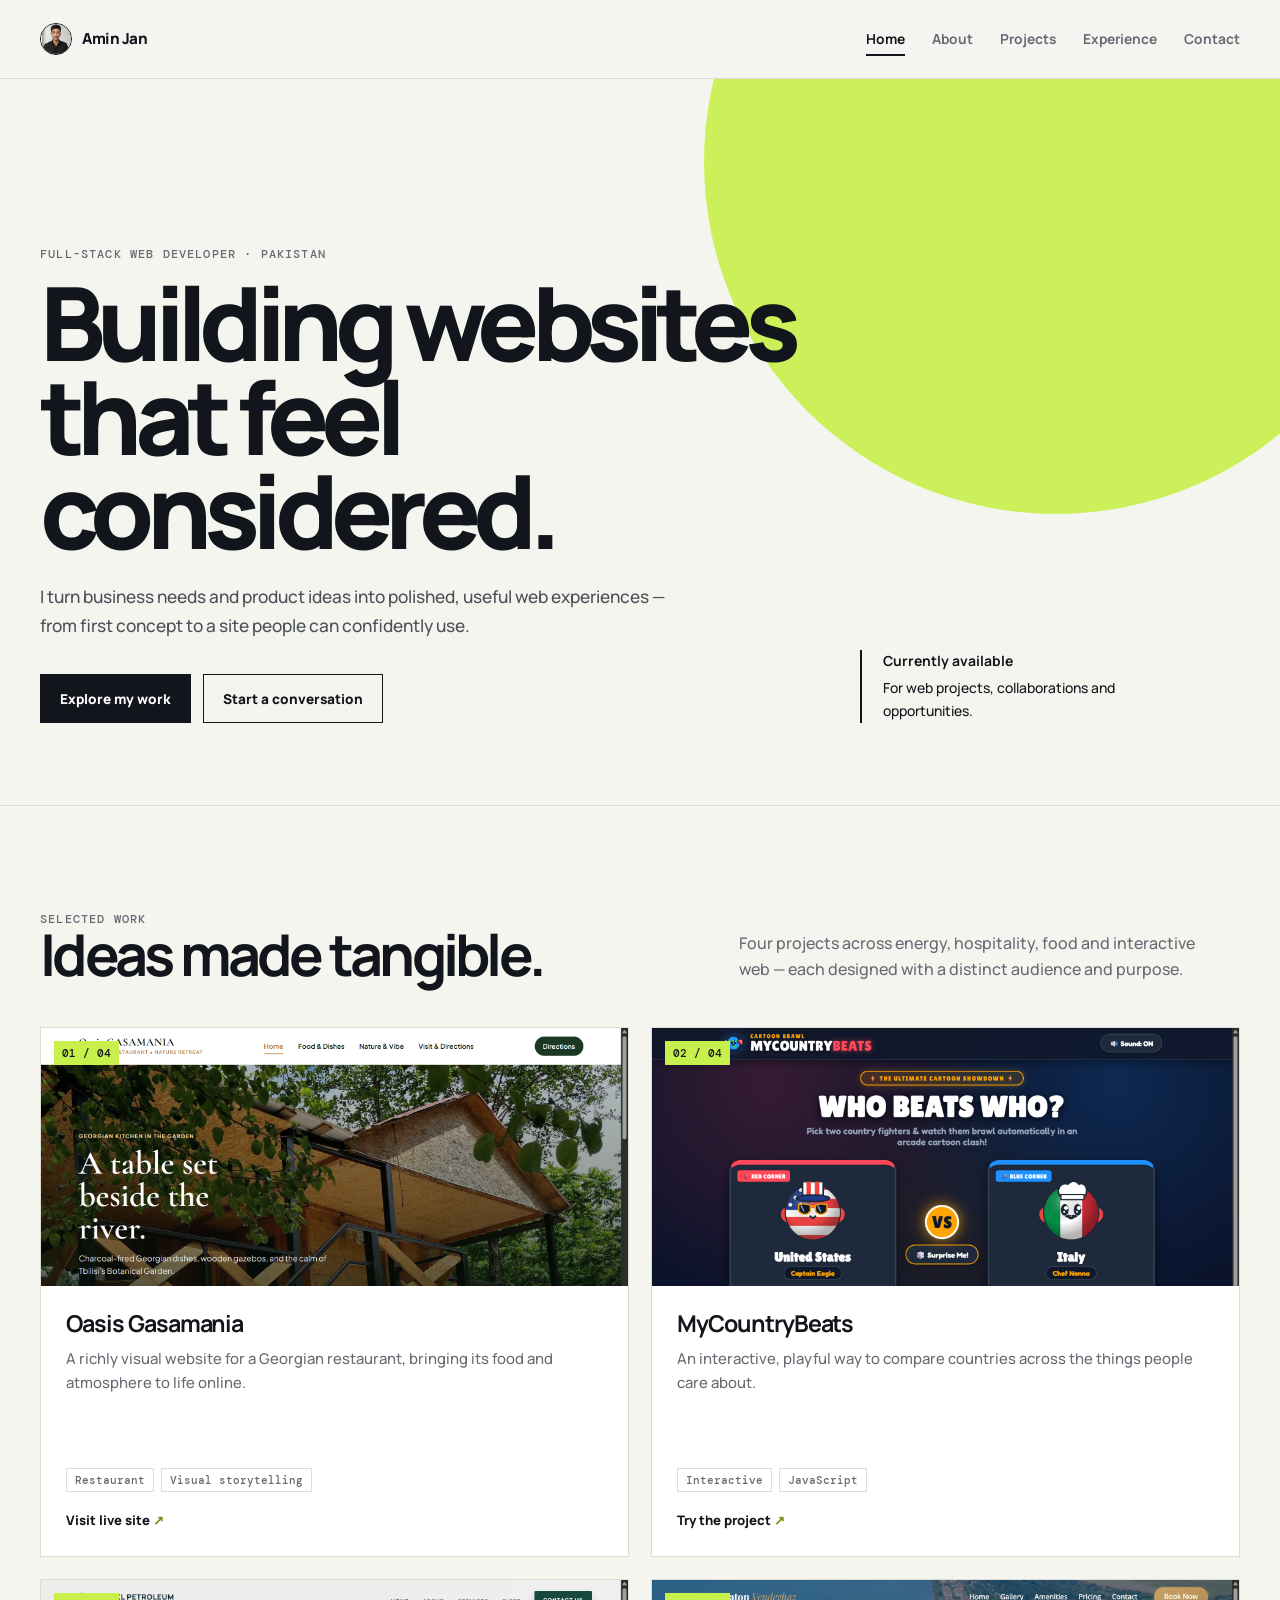
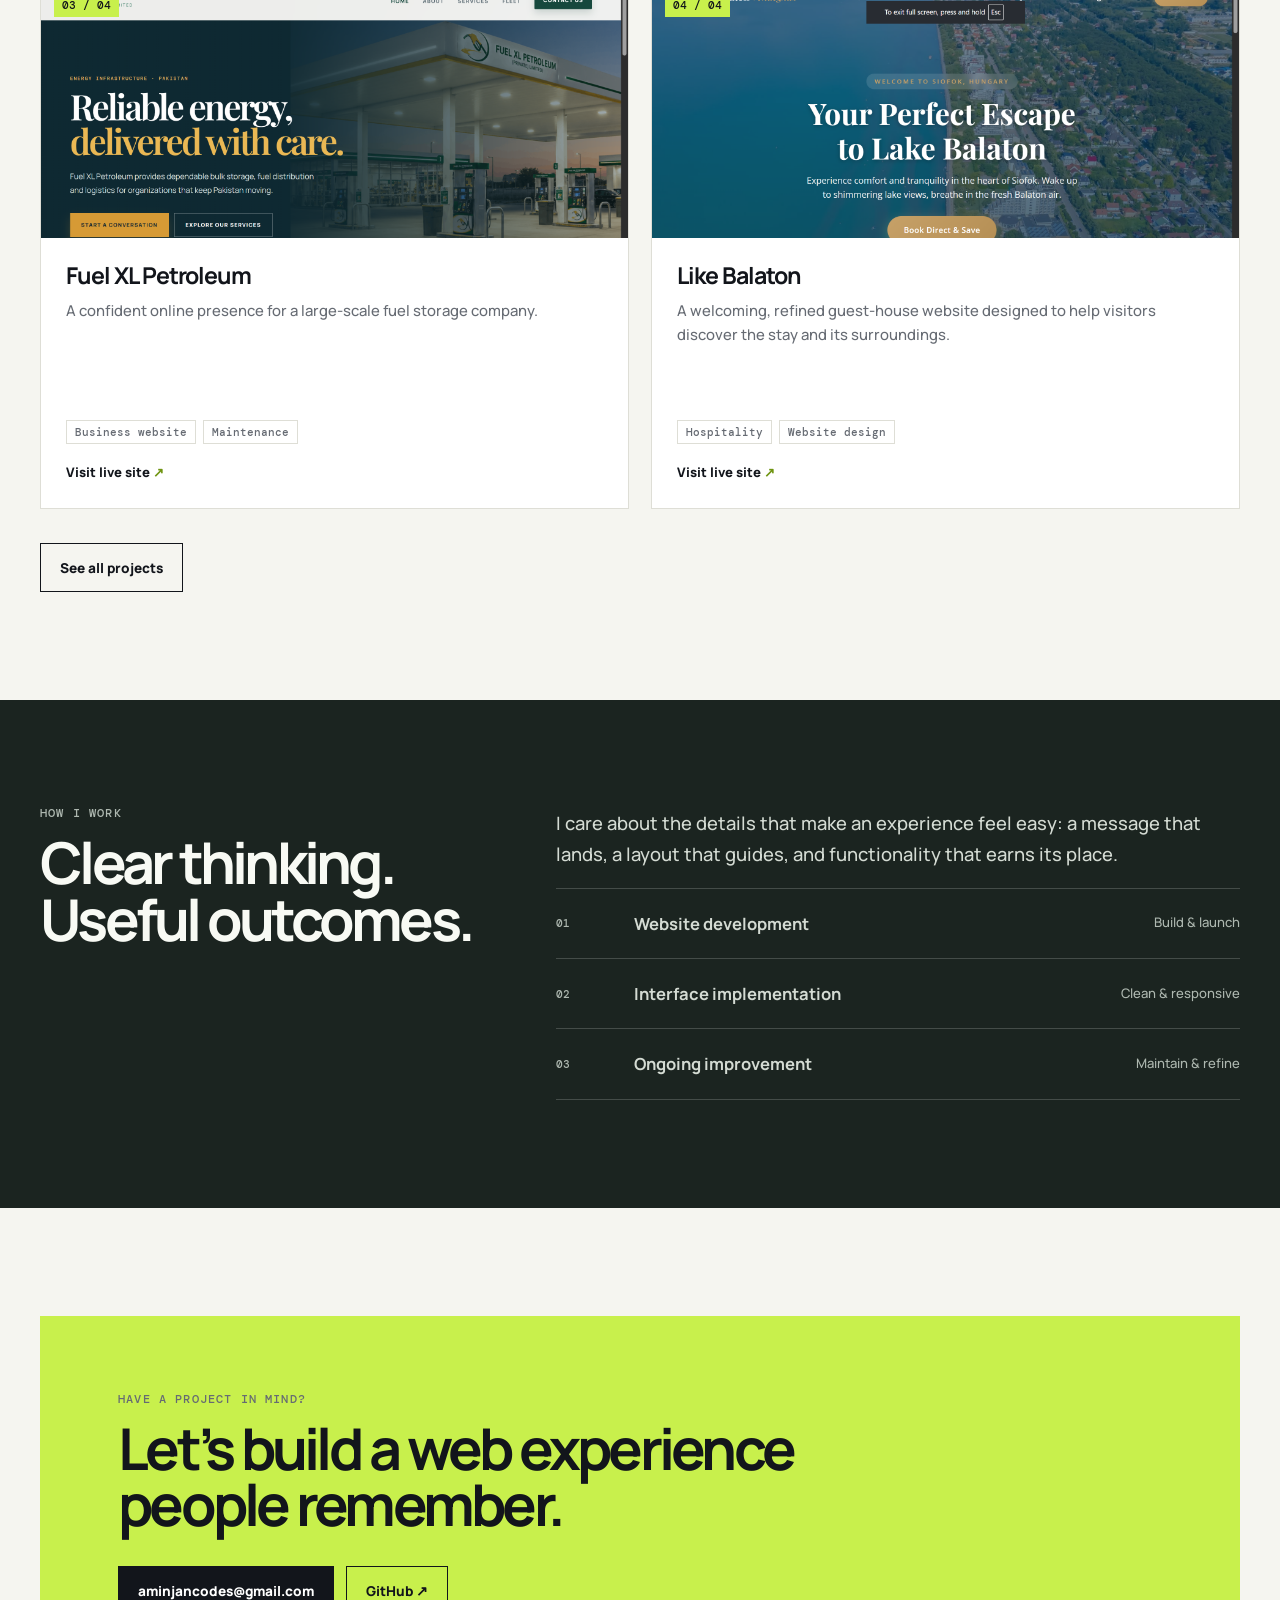
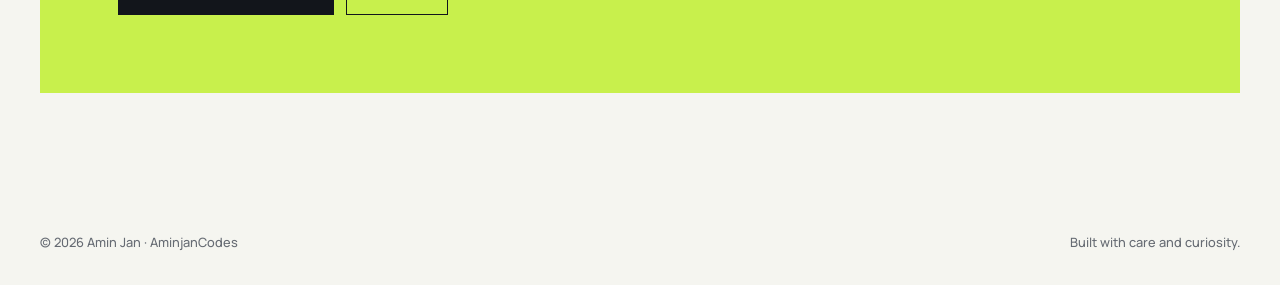
==== commit a34d8dc9: "Update index.html" ====
--- a/index.html
+++ b/index.html
@@ -1,42 +1,187 @@
 <!doctype html>
 <html lang="en">
 <head>
+  <!-- Basic document metadata -->
   <meta charset="utf-8">
   <meta name="viewport" content="width=device-width, initial-scale=1">
   <meta name="description" content="Amin Jan, also known as Aminjan and AminjanCodes — a full-stack web developer building useful digital experiences.">
   <meta name="author" content="Amin Jan">
   <meta name="robots" content="index, follow">
+  <meta name="google-site-verification" content="qKLp-RJf7JVFJ_vKaTylbh30b7maoFsvEFtW_iG4eAs">
   <meta name="theme-color" content="#f5f5f0">
+
   <title>Amin Jan | AminjanCodes — Full-Stack Web Developer</title>
+
+  <!-- Favicon and manifest -->
   <link rel="icon" href="assets/favicon_io/favicon.ico" sizes="any">
   <link rel="icon" type="image/png" sizes="32x32" href="assets/favicon_io/favicon-32x32.png">
   <link rel="icon" type="image/png" sizes="16x16" href="assets/favicon_io/favicon-16x16.png">
   <link rel="apple-touch-icon" sizes="180x180" href="assets/favicon_io/apple-touch-icon.png">
   <link rel="manifest" href="assets/favicon_io/site.webmanifest">
+
+  <!-- Styles and scripts -->
   <link rel="stylesheet" href="css/style.css">
   <script src="js/main.js" defer></script>
-  <script type="application/ld+json">{"@context":"https://schema.org","@type":"Person","name":"Amin Jan","alternateName":["Aminjan","AminjanCodes"],"jobTitle":"Full-Stack Web Developer","description":"Amin Jan, also known as Aminjan and AminjanCodes, is a full-stack web developer building useful digital experiences.","email":"mailto:aminjancodes@gmail.com","url":"https://aminjancodes-lgtm.github.io/AminJan-Portfolio/","sameAs":["https://github.com/aminjancodes-lgtm"]}</script>
-<link rel="canonical" href="https://aminjancodes-lgtm.github.io/AminJan-Portfolio/"></head>
+
+  <!-- Structured data for SEO -->
+  <script type="application/ld+json">
+    {
+      "@context": "https://schema.org",
+      "@type": "Person",
+      "name": "Amin Jan",
+      "alternateName": ["Aminjan", "AminjanCodes"],
+      "jobTitle": "Full-Stack Web Developer",
+      "description": "Amin Jan, also known as Aminjan and AminjanCodes, is a full-stack web developer building useful digital experiences.",
+      "email": "mailto:aminjancodes@gmail.com",
+      "url": "https://aminjancodes.vercel.app/",
+      "sameAs": ["https://github.com/aminjancodes-lgtm"]
+    }
+  </script>
+
+  <link rel="canonical" href="https://aminjancodes.vercel.app/">
+</head>
+
 <body data-page="home">
-  <header class="site-header"><div class="container nav">
-    <a class="brand" href="index.html" aria-label="Amin Jan home"><img class="profile-photo" src="assets/logo.jpg" alt="Amin Jan"> Amin Jan</a>
-    <nav class="nav-links" aria-label="Primary navigation"><a data-nav="home" href="index.html">Home</a><a data-nav="about" href="about.html">About</a><a data-nav="projects" href="projects.html">Projects</a><a data-nav="experience" href="experience.html">Experience</a><a data-nav="contact" href="contact.html">Contact</a></nav>
-  </div></header>
-  <main>
-    <section class="hero"><div class="container hero-grid">
-      <div class="reveal"><p class="eyebrow">Full-stack web developer · Pakistan</p><h1>Building websites that feel considered.</h1><p class="lead">I turn business needs and product ideas into polished, useful web experiences — from first concept to a site people can confidently use.</p><div class="actions"><a class="button primary" href="projects.html">Explore my work</a><a class="button secondary" href="mailto:aminjancodes@gmail.com">Start a conversation</a></div></div>
-      <aside class="hero-note reveal"><strong>Currently available</strong>For web projects, collaborations and opportunities.</aside>
-    </div></section>
-    <section class="section"><div class="container">
-      <div class="section-head reveal"><div><p class="eyebrow">Selected work</p><h2>Ideas made tangible.</h2></div><p>Four projects across energy, hospitality, food and interactive web — each designed with a distinct audience and purpose.</p></div>
-      <div class="project-grid">
-        <a class="project-card reveal" href="https://fuelxlpetroleum.com/" target="_blank" rel="noopener"><div class="project-image"><img src="projects/FuelxlPetroleum/website-screenshots/home-page.png" alt="Fuel XL Petroleum website homepage"><span class="project-index">01 / 04</span></div><div class="project-body"><h3>Fuel XL Petroleum</h3><p>A confident online presence for a large-scale fuel storage company.</p><div class="tags"><span class="tag">Business website</span><span class="tag">Maintenance</span></div><span class="project-link">Visit website</span></div></a>
-        <a class="project-card reveal" href="https://aminjancodes-lgtm.github.io/MyCountryBeats/" target="_blank" rel="noopener"><div class="project-image"><img src="projects/MyCountryBeats/website-screenshots/home-page.png" alt="MyCountryBeats website homepage"><span class="project-index">02 / 04</span></div><div class="project-body"><h3>MyCountryBeats</h3><p>An interactive, playful way to compare countries across the things people care about.</p><div class="tags"><span class="tag">Interactive</span><span class="tag">JavaScript</span></div><span class="project-link">Try the project</span></div></a>
-      </div><div class="actions"><a class="button secondary" href="projects.html">See all projects</a></div>
-    </div></section>
-    <section class="section section--dark"><div class="container manifesto"><div class="reveal"><p class="eyebrow">How I work</p><h2>Clear thinking. Useful outcomes.</h2></div><div class="manifesto-copy reveal"><p>I care about the details that make an experience feel easy: a message that lands, a layout that guides, and functionality that earns its place.</p><div class="capabilities"><div class="capability"><span>01</span><strong>Website development</strong><em>Build & launch</em></div><div class="capability"><span>02</span><strong>Interface implementation</strong><em>Clean & responsive</em></div><div class="capability"><span>03</span><strong>Ongoing improvement</strong><em>Maintain & refine</em></div></div></div></div></section>
-    <section class="section"><div class="container contact-box reveal"><p class="eyebrow">Have a project in mind?</p><h2>Let’s build a web experience people remember.</h2><div class="contact-links"><a class="button primary" href="mailto:aminjancodes@gmail.com">aminjancodes@gmail.com</a><a class="button secondary" href="https://github.com/aminjancodes-lgtm" target="_blank" rel="noopener">GitHub ↗</a></div></div></section>
+  <!-- Header / navigation -->
+  <header class="site-header">
+    <div class="container nav">
+      <a class="brand" href="index.html" aria-label="Amin Jan home">
+        <img class="profile-photo" src="assets/logo.jpg" alt="Amin Jan">
+        <span>Amin Jan</span>
+      </a>
+
+      <nav class="nav-links" aria-label="Primary navigation">
+        <a data-nav="home" href="index.html">Home</a>
+        <a data-nav="about" href="about.html">About</a>
+        <a data-nav="projects" href="projects.html">Projects</a>
+        <a data-nav="experience" href="experience.html">Experience</a>
+        <a data-nav="contact" href="contact.html">Contact</a>
+      </nav>
+    </div>
+  </header>
+
+  <main id="main-content">
+    <!-- Hero section -->
+    <section class="hero" aria-labelledby="home-title">
+      <div class="container hero-grid">
+        <div class="reveal">
+          <p class="eyebrow">Full-stack web developer · Pakistan</p>
+          <h1 id="home-title">Building websites that feel considered.</h1>
+          <p class="lead">
+            I turn business needs and product ideas into polished, useful web experiences —
+            from first concept to a site people can confidently use.
+          </p>
+
+          <div class="actions">
+            <a class="button primary" href="projects.html">Explore my work</a>
+            <a class="button secondary" href="mailto:aminjancodes@gmail.com">Start a conversation</a>
+          </div>
+        </div>
+
+        <aside class="hero-note reveal">
+          <strong>Currently available</strong>
+          For web projects, collaborations and opportunities.
+        </aside>
+      </div>
+    </section>
+
+    <!-- Featured projects -->
+    <section class="section" aria-labelledby="featured-work-title">
+      <div class="container">
+        <div class="section-head reveal">
+          <div>
+            <p class="eyebrow">Selected work</p>
+            <h2 id="featured-work-title">Ideas made tangible.</h2>
+          </div>
+
+          <p>
+            Four projects across energy, hospitality, food and interactive web — each designed
+            with a distinct audience and purpose.
+          </p>
+        </div>
+
+        <div class="project-grid">
+          <a class="project-card reveal" href="https://oasis-gasamania.vercel.app/" target="_blank" rel="noopener">
+            <div class="project-image"><img src="projects/Oasis-Gasamania/website-screenshots/website-home.png" alt="Oasis Gasamania restaurant website"><span class="project-index">01 / 04</span></div>
+            <div class="project-body"><h3>Oasis Gasamania</h3><p>A richly visual website for a Georgian restaurant, bringing its food and atmosphere to life online.</p><div class="tags"><span class="tag">Restaurant</span><span class="tag">Visual storytelling</span></div><span class="project-link">Visit live site</span></div>
+          </a>
+          <a class="project-card reveal" href="https://aminjancodes-lgtm.github.io/MyCountryBeats/" target="_blank" rel="noopener">
+            <div class="project-image"><img src="projects/MyCountryBeats/website-screenshots/home-page.png" alt="MyCountryBeats website homepage"><span class="project-index">02 / 04</span></div>
+            <div class="project-body"><h3>MyCountryBeats</h3><p>An interactive, playful way to compare countries across the things people care about.</p><div class="tags"><span class="tag">Interactive</span><span class="tag">JavaScript</span></div><span class="project-link">Try the project</span></div>
+          </a>
+          <a class="project-card reveal" href="https://fuelxlpetroleum.com/" target="_blank" rel="noopener">
+            <div class="project-image"><img src="projects/FuelxlPetroleum/website-screenshots/home-page.png" alt="Fuel XL Petroleum website homepage"><span class="project-index">03 / 04</span></div>
+            <div class="project-body"><h3>Fuel XL Petroleum</h3><p>A confident online presence for a large-scale fuel storage company.</p><div class="tags"><span class="tag">Business website</span><span class="tag">Maintenance</span></div><span class="project-link">Visit live site</span></div>
+          </a>
+          <a class="project-card reveal" href="https://likebalaton.vercel.app/" target="_blank" rel="noopener">
+            <div class="project-image"><img src="projects/likebalaton/website-screenshots/home-page.png" alt="Like Balaton guest house website"><span class="project-index">04 / 04</span></div>
+            <div class="project-body"><h3>Like Balaton</h3><p>A welcoming, refined guest-house website designed to help visitors discover the stay and its surroundings.</p><div class="tags"><span class="tag">Hospitality</span><span class="tag">Website design</span></div><span class="project-link">Visit live site</span></div>
+          </a>
+        </div>
+
+        <div class="actions">
+          <a class="button secondary" href="projects.html">See all projects</a>
+        </div>
+      </div>
+    </section>
+
+    <!-- Working philosophy -->
+    <section class="section section--dark" aria-labelledby="working-approach-title">
+      <div class="container manifesto">
+        <div class="reveal">
+          <p class="eyebrow">How I work</p>
+          <h2 id="working-approach-title">Clear thinking. Useful outcomes.</h2>
+        </div>
+
+        <div class="manifesto-copy reveal">
+          <p>
+            I care about the details that make an experience feel easy: a message that lands,
+            a layout that guides, and functionality that earns its place.
+          </p>
+
+          <div class="capabilities">
+            <div class="capability">
+              <span>01</span>
+              <strong>Website development</strong>
+              <em>Build &amp; launch</em>
+            </div>
+
+            <div class="capability">
+              <span>02</span>
+              <strong>Interface implementation</strong>
+              <em>Clean &amp; responsive</em>
+            </div>
+
+            <div class="capability">
+              <span>03</span>
+              <strong>Ongoing improvement</strong>
+              <em>Maintain &amp; refine</em>
+            </div>
+          </div>
+        </div>
+      </div>
+    </section>
+
+    <!-- Contact CTA -->
+    <section class="section" aria-labelledby="contact-title">
+      <div class="container contact-box reveal">
+        <p class="eyebrow">Have a project in mind?</p>
+        <h2 id="contact-title">Let’s build a web experience people remember.</h2>
+
+        <div class="contact-links">
+          <a class="button primary" href="mailto:aminjancodes@gmail.com">aminjancodes@gmail.com</a>
+          <a class="button secondary" href="https://github.com/aminjancodes-lgtm" target="_blank" rel="noopener">GitHub ↗</a>
+        </div>
+      </div>
+    </section>
   </main>
-  <footer class="site-footer"><div class="container footer-row"><span>© 2026 Amin Jan · AminjanCodes</span><span>Built with care and curiosity.</span></div></footer>
+
+  <!-- Footer -->
+  <footer class="site-footer">
+    <div class="container footer-row">
+      <span>© 2026 Amin Jan · AminjanCodes</span>
+      <span>Built with care and curiosity.</span>
+    </div>
+  </footer>
 </body>
 </html>
--- a/css/style.css
+++ b/css/style.css
@@ -1,10 +1,30 @@
+/* =============================
+   Global styles and design tokens
+   ============================= */
 @import url('https://fonts.googleapis.com/css2?family=DM+Mono:wght@400;500&family=Manrope:wght@400;500;600;700;800&display=swap');
 :root { --ink:#12151b; --paper:#f5f5f0; --panel:#fff; --line:#deded6; --muted:#666b73; --lime:#c8f04c; --deep:#1b2420; --max:1200px; }
 * { box-sizing:border-box; } html { scroll-behavior:smooth; } body { margin:0; background:var(--paper); color:var(--ink); font:500 16px/1.65 Manrope,Arial,sans-serif; } a { color:inherit; text-decoration:none; } img { display:block; max-width:100%; } .container { width:min(calc(100% - 48px),var(--max)); margin:auto; }
+
+/* =============================
+   Header and navigation
+   ============================= */
 .site-header { position:sticky; top:0; z-index:10; border-bottom:1px solid var(--line); background:rgba(245,245,240,.91); backdrop-filter:blur(16px); } .nav { min-height:78px; display:flex; justify-content:space-between; align-items:center; gap:24px; } .brand { display:flex; align-items:center; gap:10px; font-size:.95rem; font-weight:800; letter-spacing:-.03em; } .profile-photo { width:32px; height:32px; border:1px solid var(--ink); border-radius:50%; object-fit:cover; } .nav-links { display:flex; align-items:center; gap:27px; color:var(--muted); font-size:.86rem; font-weight:700; } .nav-links a { position:relative; padding:6px 0; } .nav-links a::after { content:''; position:absolute; inset:auto 0 0; height:2px; background:var(--ink); transform:scaleX(0); transform-origin:left; transition:transform .2s ease; } .nav-links a:hover,.nav-links a.active { color:var(--ink); } .nav-links a:hover::after,.nav-links a.active::after { transform:scaleX(1); }
-.eyebrow { margin-bottom:14px; color:var(--muted); font:500 .73rem/1 'DM Mono',monospace; letter-spacing:.1em; text-transform:uppercase; } h1,h2,h3,p { margin-top:0; } .hero { position:relative; overflow:hidden; padding:clamp(92px,14vw,170px) 0 82px; border-bottom:1px solid var(--line); } .hero::before { content:''; position:absolute; z-index:-1; right:-10vw; top:-21vw; width:55vw; height:55vw; border-radius:50%; background:var(--lime); opacity:.92; } .hero-grid { display:grid; grid-template-columns:1.35fr .65fr; gap:30px; align-items:end; } h1 { max-width:860px; margin-bottom:26px; font-size:clamp(3.4rem,8vw,7.25rem); font-weight:800; line-height:.92; letter-spacing:-.075em; } .lead { max-width:635px; color:#4c5159; font-size:1.08rem; } .hero-note { max-width:260px; padding-left:21px; border-left:2px solid var(--ink); font-size:.87rem; } .hero-note strong { display:block; margin-bottom:4px; } .actions,.contact-links { display:flex; gap:12px; flex-wrap:wrap; margin-top:34px; } .button { display:inline-flex; align-items:center; justify-content:center; min-height:49px; padding:0 19px; border:1px solid var(--ink); font-size:.85rem; font-weight:800; transition:transform .2s,background .2s; } .button:hover { transform:translateY(-3px); } .button.primary { background:var(--ink); color:#fff; } .button.primary:hover { background:var(--deep); } .button.secondary { background:transparent; } .button.secondary:hover { background:var(--lime); }
+.eyebrow { margin-bottom:14px; color:var(--muted); font:500 .73rem/1 'DM Mono',monospace; letter-spacing:.1em; text-transform:uppercase; } h1,h2,h3,p { margin-top:0; }
+
+/* =============================
+   Hero section
+   ============================= */
+.hero { position:relative; overflow:hidden; padding:clamp(92px,14vw,170px) 0 82px; border-bottom:1px solid var(--line); } .hero::before { content:''; position:absolute; z-index:-1; right:-10vw; top:-21vw; width:55vw; height:55vw; border-radius:50%; background:var(--lime); opacity:.92; } .hero-grid { display:grid; grid-template-columns:1.35fr .65fr; gap:30px; align-items:end; } h1 { max-width:860px; margin-bottom:26px; font-size:clamp(3.4rem,8vw,7.25rem); font-weight:800; line-height:.92; letter-spacing:-.075em; } .lead { max-width:635px; color:#4c5159; font-size:1.08rem; } .hero-note { max-width:260px; padding-left:21px; border-left:2px solid var(--ink); font-size:.87rem; } .hero-note strong { display:block; margin-bottom:4px; } .actions,.contact-links { display:flex; gap:12px; flex-wrap:wrap; margin-top:34px; } .button { display:inline-flex; align-items:center; justify-content:center; min-height:49px; padding:0 19px; border:1px solid var(--ink); font-size:.85rem; font-weight:800; transition:transform .2s,background .2s; } .button:hover { transform:translateY(-3px); } .button.primary { background:var(--ink); color:#fff; } .button.primary:hover { background:var(--deep); } .button.secondary { background:transparent; } .button.secondary:hover { background:var(--lime); }
+
+/* =============================
+   Content sections
+   ============================= */
 .section { padding:108px 0; } .section--dark { background:var(--deep); color:#f8faf4; } .section-head { display:grid; grid-template-columns:1fr .75fr; gap:32px; align-items:end; margin-bottom:45px; } h2 { max-width:720px; margin-bottom:0; font-size:clamp(2.35rem,4.5vw,4.5rem); line-height:.98; letter-spacing:-.065em; } .section-head p { max-width:460px; margin:0; color:var(--muted); } .section--dark .eyebrow,.section--dark .section-head p,.section--dark .muted { color:#aeb8b0; }
 .project-grid { display:grid; grid-template-columns:repeat(2,1fr); gap:22px; } .project-card { display:flex; flex-direction:column; min-height:530px; overflow:hidden; border:1px solid var(--line); background:var(--panel); transition:transform .25s ease,box-shadow .25s ease; } .project-card:hover { transform:translateY(-6px); box-shadow:0 19px 32px rgba(18,21,27,.11); } .project-image { position:relative; height:258px; overflow:hidden; background:#e4e4dc; } .project-image img { width:100%; height:100%; object-fit:cover; object-position:top; transition:transform .5s ease; } .project-card:hover .project-image img { transform:scale(1.04); } .project-index { position:absolute; top:13px; left:13px; padding:5px 8px; background:var(--lime); font:500 .69rem 'DM Mono',monospace; } .project-body { display:flex; flex:1; flex-direction:column; padding:25px; } .project-body h3 { margin-bottom:9px; font-size:1.45rem; line-height:1.1; letter-spacing:-.045em; } .project-body p { color:var(--muted); font-size:.93rem; } .tags { display:flex; flex-wrap:wrap; gap:7px; margin-top:auto; padding-top:14px; } .tag { padding:4px 8px; border:1px solid var(--line); color:var(--muted); font:500 .68rem 'DM Mono',monospace; } .project-link { margin-top:18px; font-size:.82rem; font-weight:800; } .project-link::after { content:' ↗'; color:#6f9411; } .project-card--static .project-link { color:var(--muted); } .project-card--static .project-link::after { content:''; }
+
+/* =============================
+   Manifesto and contact blocks
+   ============================= */
 .manifesto { display:grid; grid-template-columns:.8fr 1.2fr; gap:60px; } .manifesto-copy { color:#d4dbd3; font-size:1.15rem; } .capabilities { border-top:1px solid rgba(255,255,255,.18); } .capability { display:grid; grid-template-columns:60px 1fr auto; gap:18px; align-items:center; padding:21px 0; border-bottom:1px solid rgba(255,255,255,.18); } .capability span { color:#aeb8b0; font:500 .7rem 'DM Mono',monospace; } .capability strong { font-size:1.04rem; } .capability em { color:#aeb8b0; font-size:.82rem; font-style:normal; }
 .page-hero { padding:112px 0 72px; border-bottom:1px solid var(--line); } .page-hero h1 { max-width:950px; font-size:clamp(3.2rem,7vw,6.4rem); } .page-hero p { max-width:670px; color:var(--muted); font-size:1.05rem; } .split { display:grid; grid-template-columns:.8fr 1.2fr; gap:70px; } .list-item { padding:21px 0; border-bottom:1px solid var(--line); } .list-item strong { display:block; margin-bottom:5px; font-size:1.08rem; } .muted { color:var(--muted); } .info-grid { display:grid; grid-template-columns:repeat(2,1fr); gap:14px; } .info-card { min-height:150px; padding:24px; border:1px solid var(--line); background:var(--panel); } .info-card strong { display:block; margin-bottom:11px; } .contact-box { padding:clamp(30px,7vw,78px); background:var(--lime); } .contact-box h2 { max-width:800px; } .site-footer { padding:31px 0; color:var(--muted); font-size:.8rem; } .footer-row { display:flex; align-items:center; justify-content:space-between; gap:16px; } .reveal { opacity:0; transform:translateY(14px); transition:opacity .55s ease,transform .55s ease; } .reveal.visible { opacity:1; transform:none; }
 @media(max-width:760px) { .container { width:min(calc(100% - 32px),var(--max)); } .hero-grid,.section-head,.manifesto,.split { grid-template-columns:1fr; } .hero-note { display:none; } .section { padding:76px 0; } .project-grid { grid-template-columns:1fr; } .project-card { min-height:490px; } .info-grid { grid-template-columns:1fr; } .nav-links { gap:14px; font-size:.75rem; } .nav-links a:nth-child(2),.nav-links a:nth-child(4) { display:none; } }
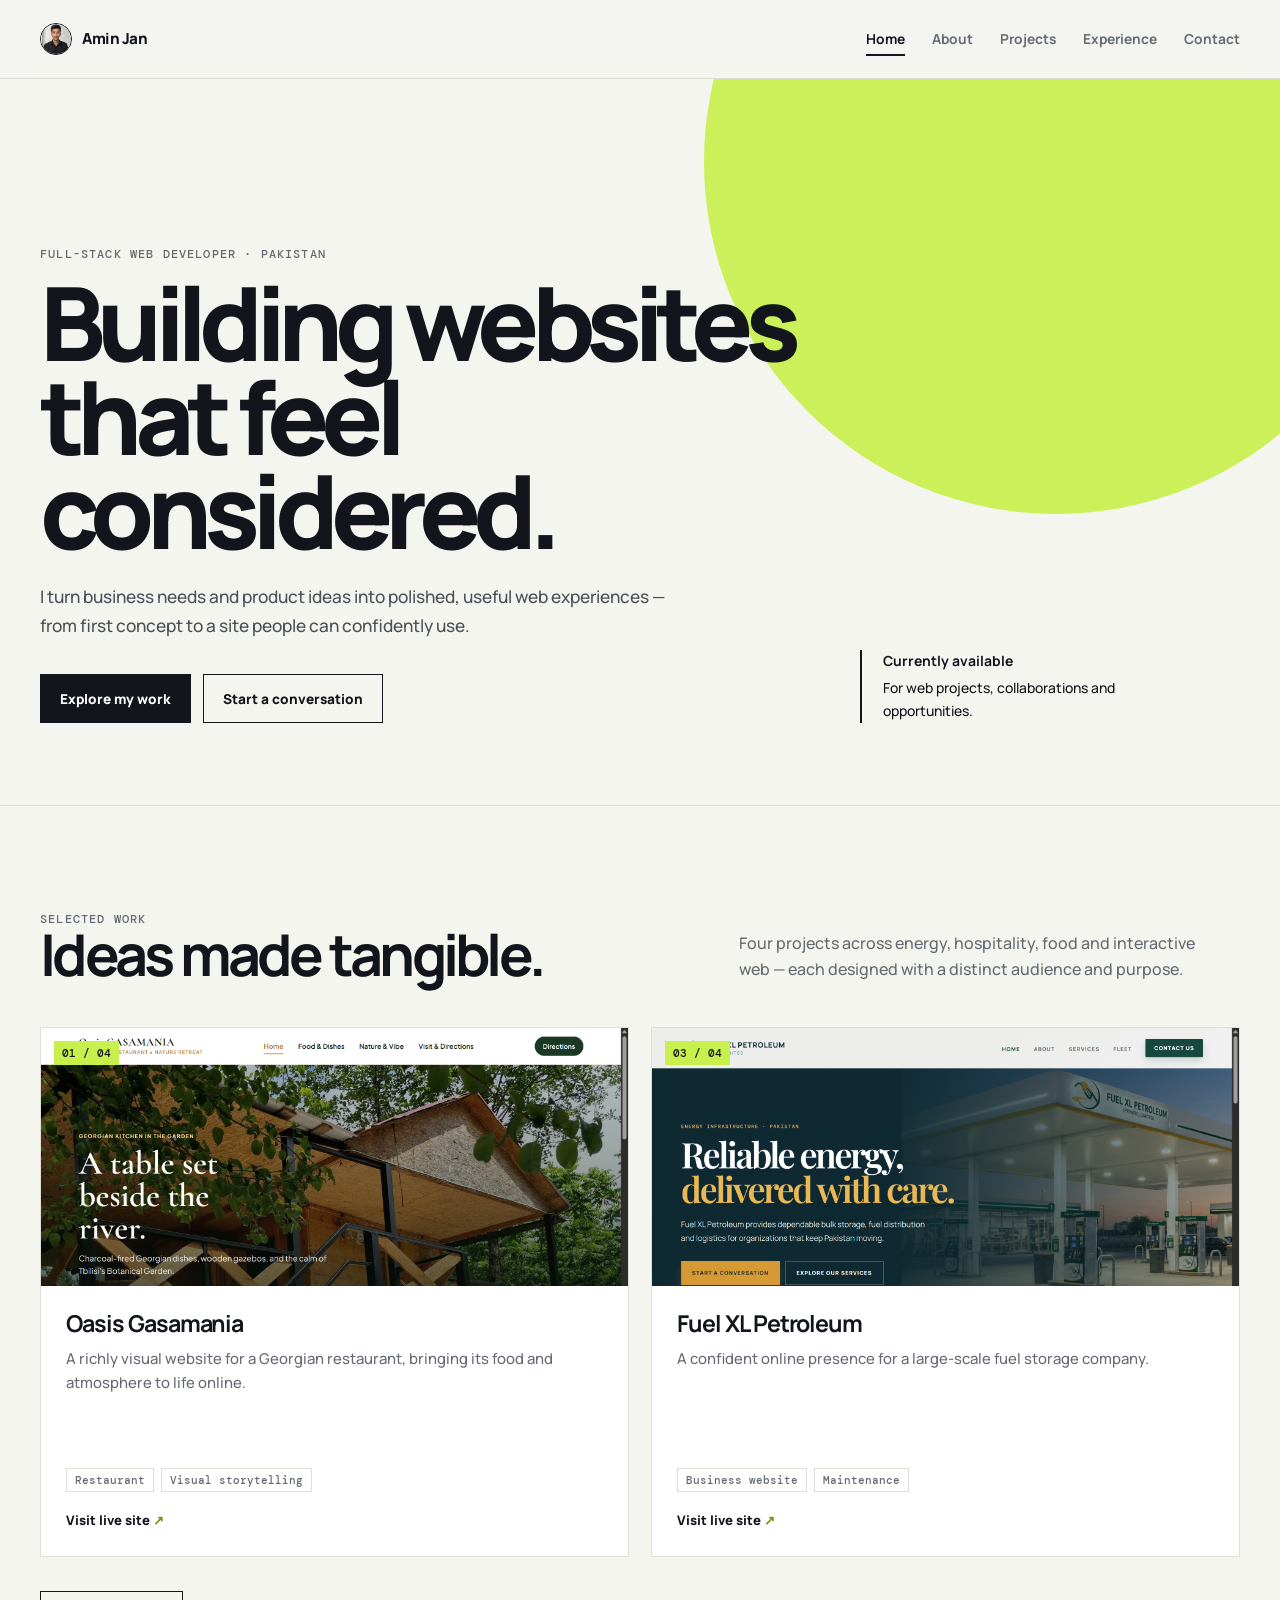
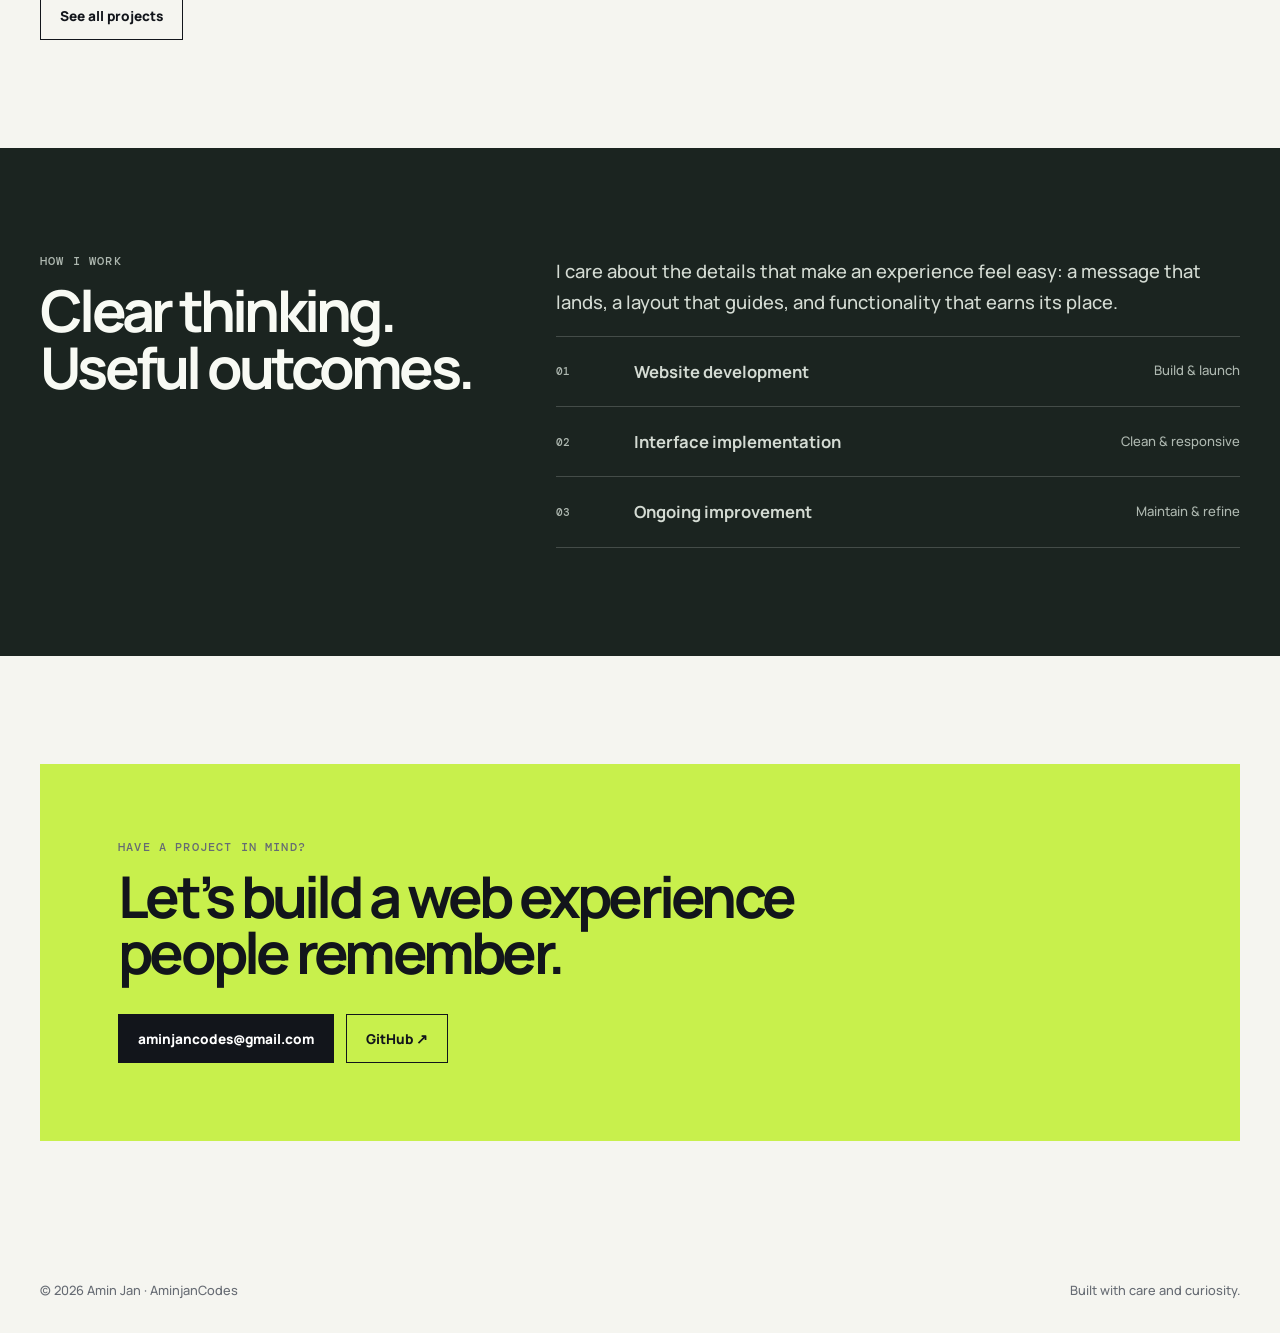
==== commit 361bd4ef: "Update index.html" ====
--- a/index.html
+++ b/index.html
@@ -105,17 +105,9 @@
             <div class="project-image"><img src="projects/Oasis-Gasamania/website-screenshots/website-home.png" alt="Oasis Gasamania restaurant website"><span class="project-index">01 / 04</span></div>
             <div class="project-body"><h3>Oasis Gasamania</h3><p>A richly visual website for a Georgian restaurant, bringing its food and atmosphere to life online.</p><div class="tags"><span class="tag">Restaurant</span><span class="tag">Visual storytelling</span></div><span class="project-link">Visit live site</span></div>
           </a>
-          <a class="project-card reveal" href="https://aminjancodes-lgtm.github.io/MyCountryBeats/" target="_blank" rel="noopener">
-            <div class="project-image"><img src="projects/MyCountryBeats/website-screenshots/home-page.png" alt="MyCountryBeats website homepage"><span class="project-index">02 / 04</span></div>
-            <div class="project-body"><h3>MyCountryBeats</h3><p>An interactive, playful way to compare countries across the things people care about.</p><div class="tags"><span class="tag">Interactive</span><span class="tag">JavaScript</span></div><span class="project-link">Try the project</span></div>
-          </a>
           <a class="project-card reveal" href="https://fuelxlpetroleum.com/" target="_blank" rel="noopener">
             <div class="project-image"><img src="projects/FuelxlPetroleum/website-screenshots/home-page.png" alt="Fuel XL Petroleum website homepage"><span class="project-index">03 / 04</span></div>
             <div class="project-body"><h3>Fuel XL Petroleum</h3><p>A confident online presence for a large-scale fuel storage company.</p><div class="tags"><span class="tag">Business website</span><span class="tag">Maintenance</span></div><span class="project-link">Visit live site</span></div>
-          </a>
-          <a class="project-card reveal" href="https://likebalaton.vercel.app/" target="_blank" rel="noopener">
-            <div class="project-image"><img src="projects/likebalaton/website-screenshots/home-page.png" alt="Like Balaton guest house website"><span class="project-index">04 / 04</span></div>
-            <div class="project-body"><h3>Like Balaton</h3><p>A welcoming, refined guest-house website designed to help visitors discover the stay and its surroundings.</p><div class="tags"><span class="tag">Hospitality</span><span class="tag">Website design</span></div><span class="project-link">Visit live site</span></div>
           </a>
         </div>
 
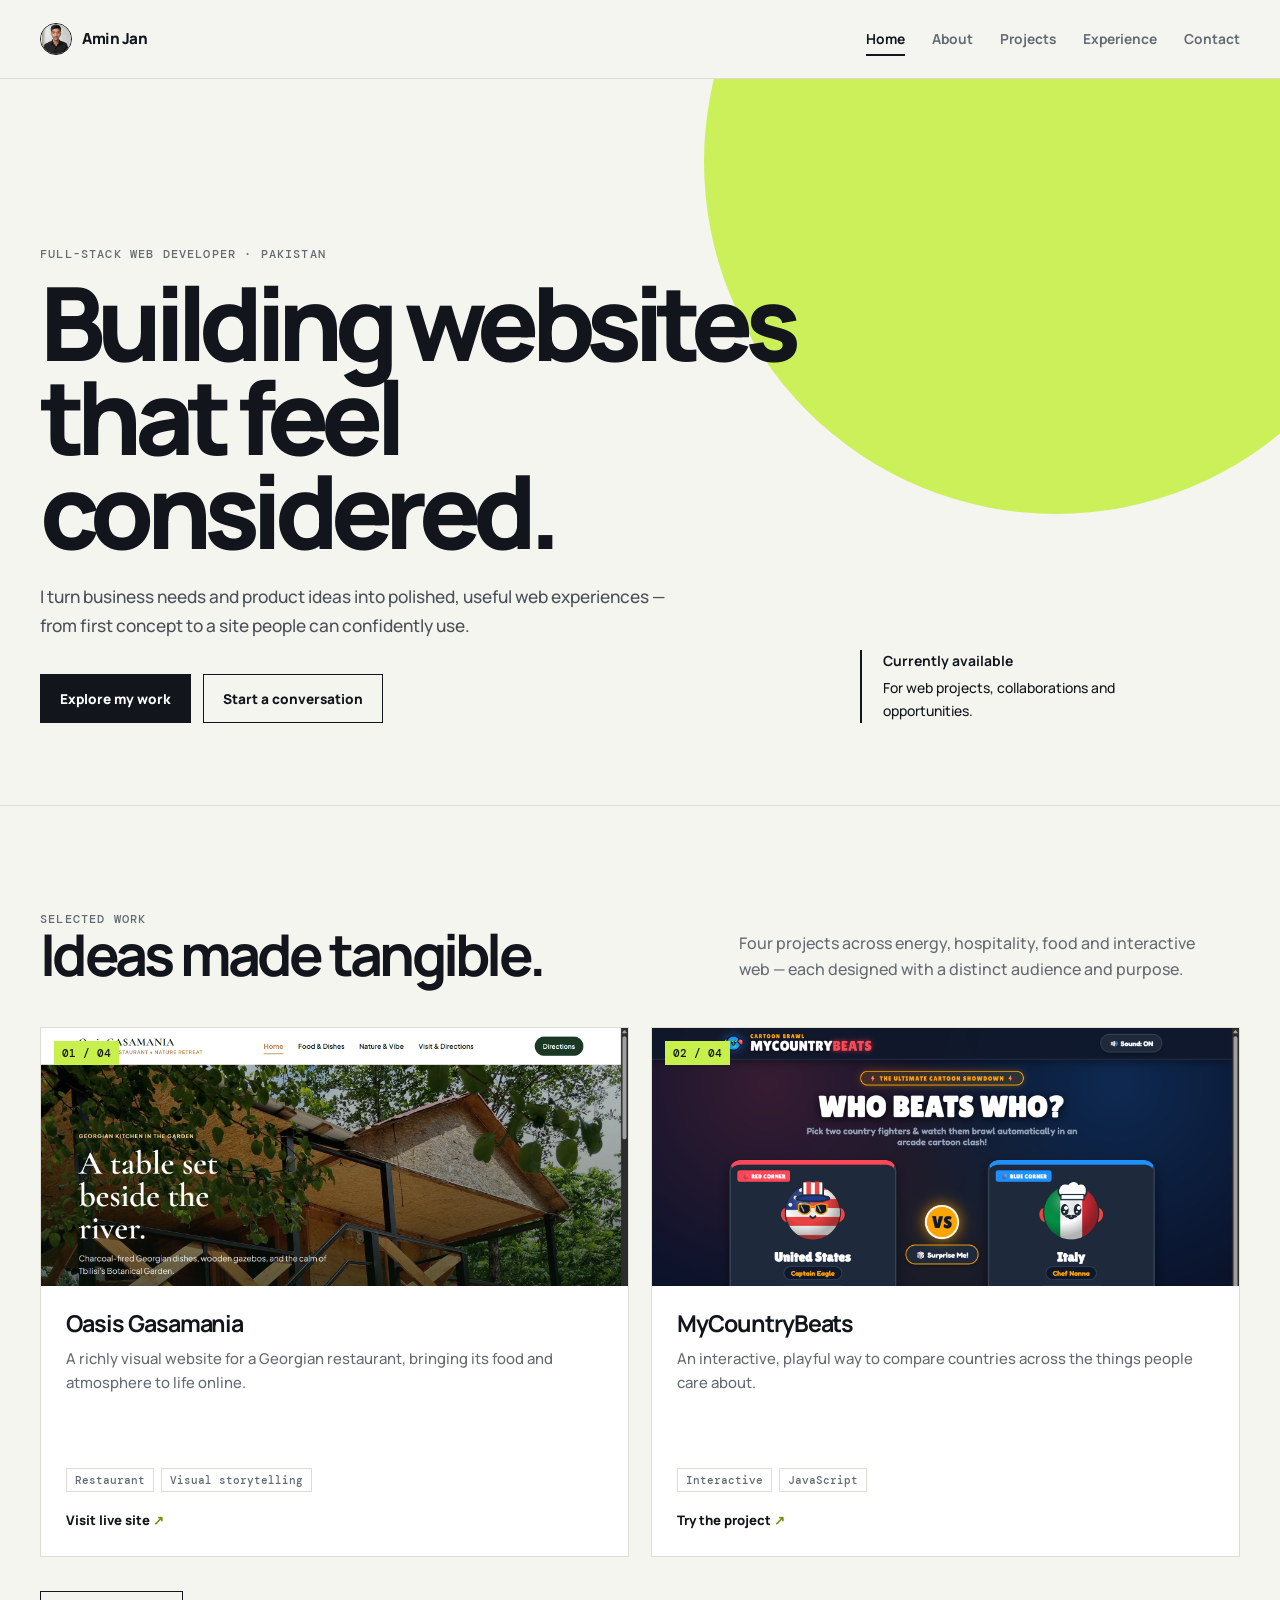
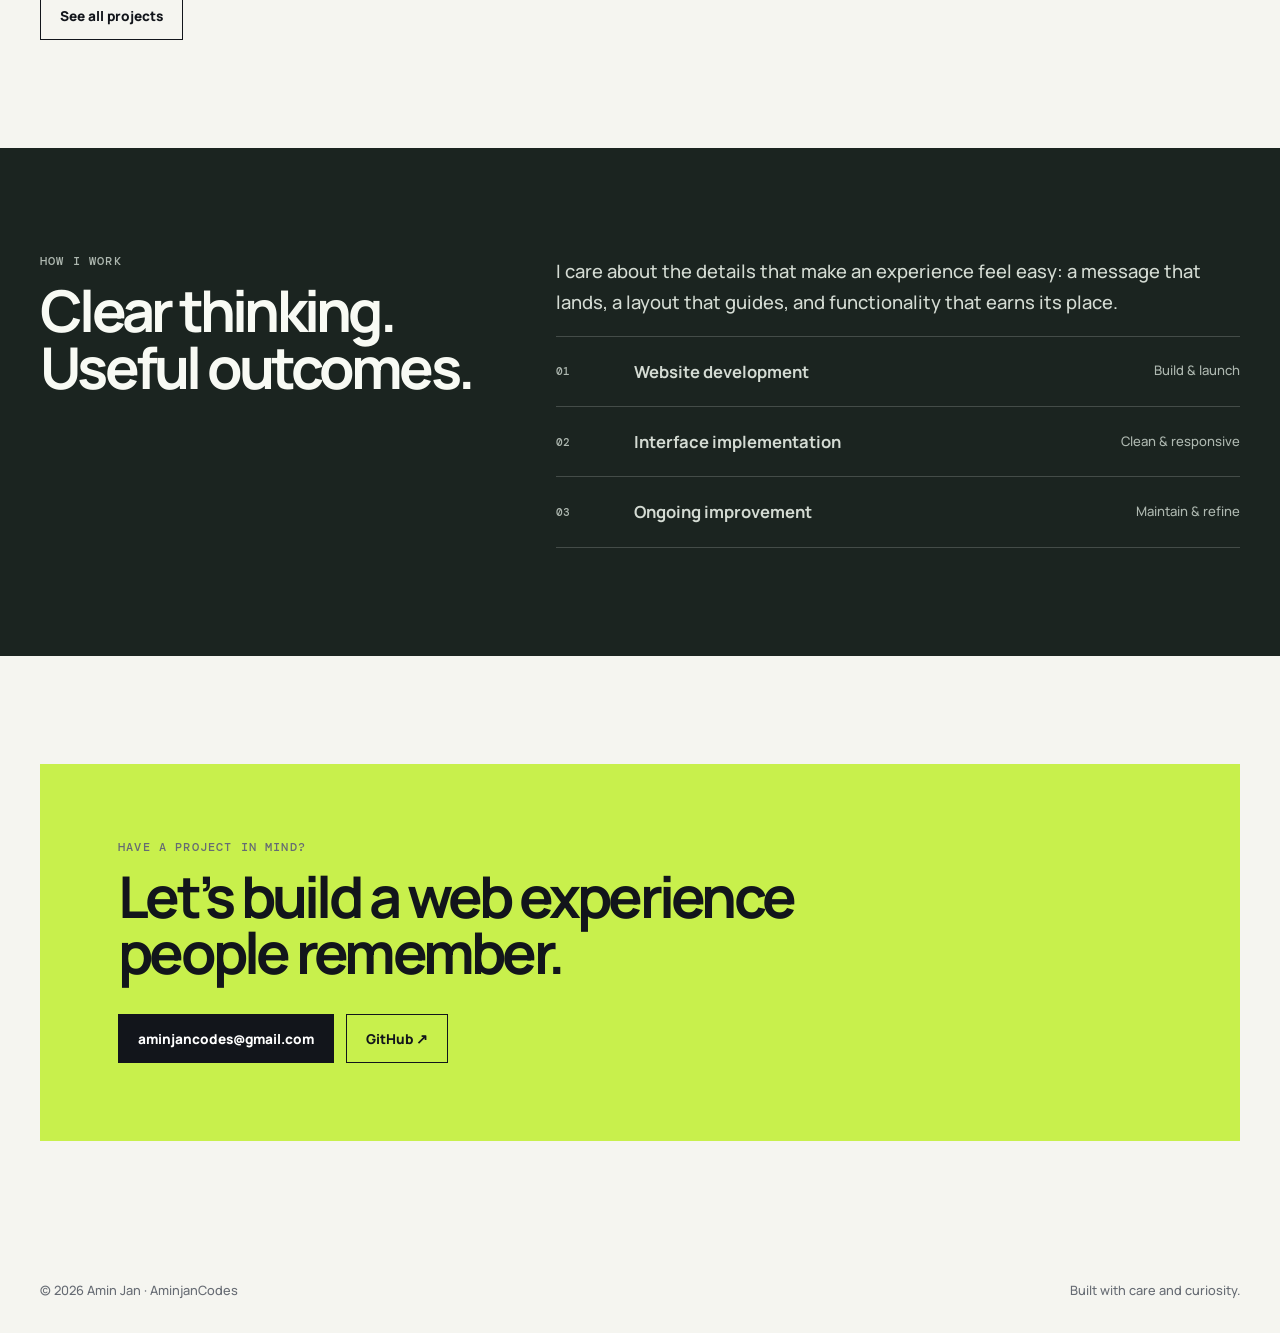
==== commit 0a958d97: "Update index.html" ====
--- a/index.html
+++ b/index.html
@@ -105,9 +105,9 @@
             <div class="project-image"><img src="projects/Oasis-Gasamania/website-screenshots/website-home.png" alt="Oasis Gasamania restaurant website"><span class="project-index">01 / 04</span></div>
             <div class="project-body"><h3>Oasis Gasamania</h3><p>A richly visual website for a Georgian restaurant, bringing its food and atmosphere to life online.</p><div class="tags"><span class="tag">Restaurant</span><span class="tag">Visual storytelling</span></div><span class="project-link">Visit live site</span></div>
           </a>
-          <a class="project-card reveal" href="https://fuelxlpetroleum.com/" target="_blank" rel="noopener">
-            <div class="project-image"><img src="projects/FuelxlPetroleum/website-screenshots/home-page.png" alt="Fuel XL Petroleum website homepage"><span class="project-index">03 / 04</span></div>
-            <div class="project-body"><h3>Fuel XL Petroleum</h3><p>A confident online presence for a large-scale fuel storage company.</p><div class="tags"><span class="tag">Business website</span><span class="tag">Maintenance</span></div><span class="project-link">Visit live site</span></div>
+          <a class="project-card reveal" href="https://aminjancodes-lgtm.github.io/MyCountryBeats/" target="_blank" rel="noopener">
+            <div class="project-image"><img src="projects/MyCountryBeats/website-screenshots/home-page.png" alt="MyCountryBeats website homepage"><span class="project-index">02 / 04</span></div>
+            <div class="project-body"><h3>MyCountryBeats</h3><p>An interactive, playful way to compare countries across the things people care about.</p><div class="tags"><span class="tag">Interactive</span><span class="tag">JavaScript</span></div><span class="project-link">Try the project</span></div>
           </a>
         </div>
 
